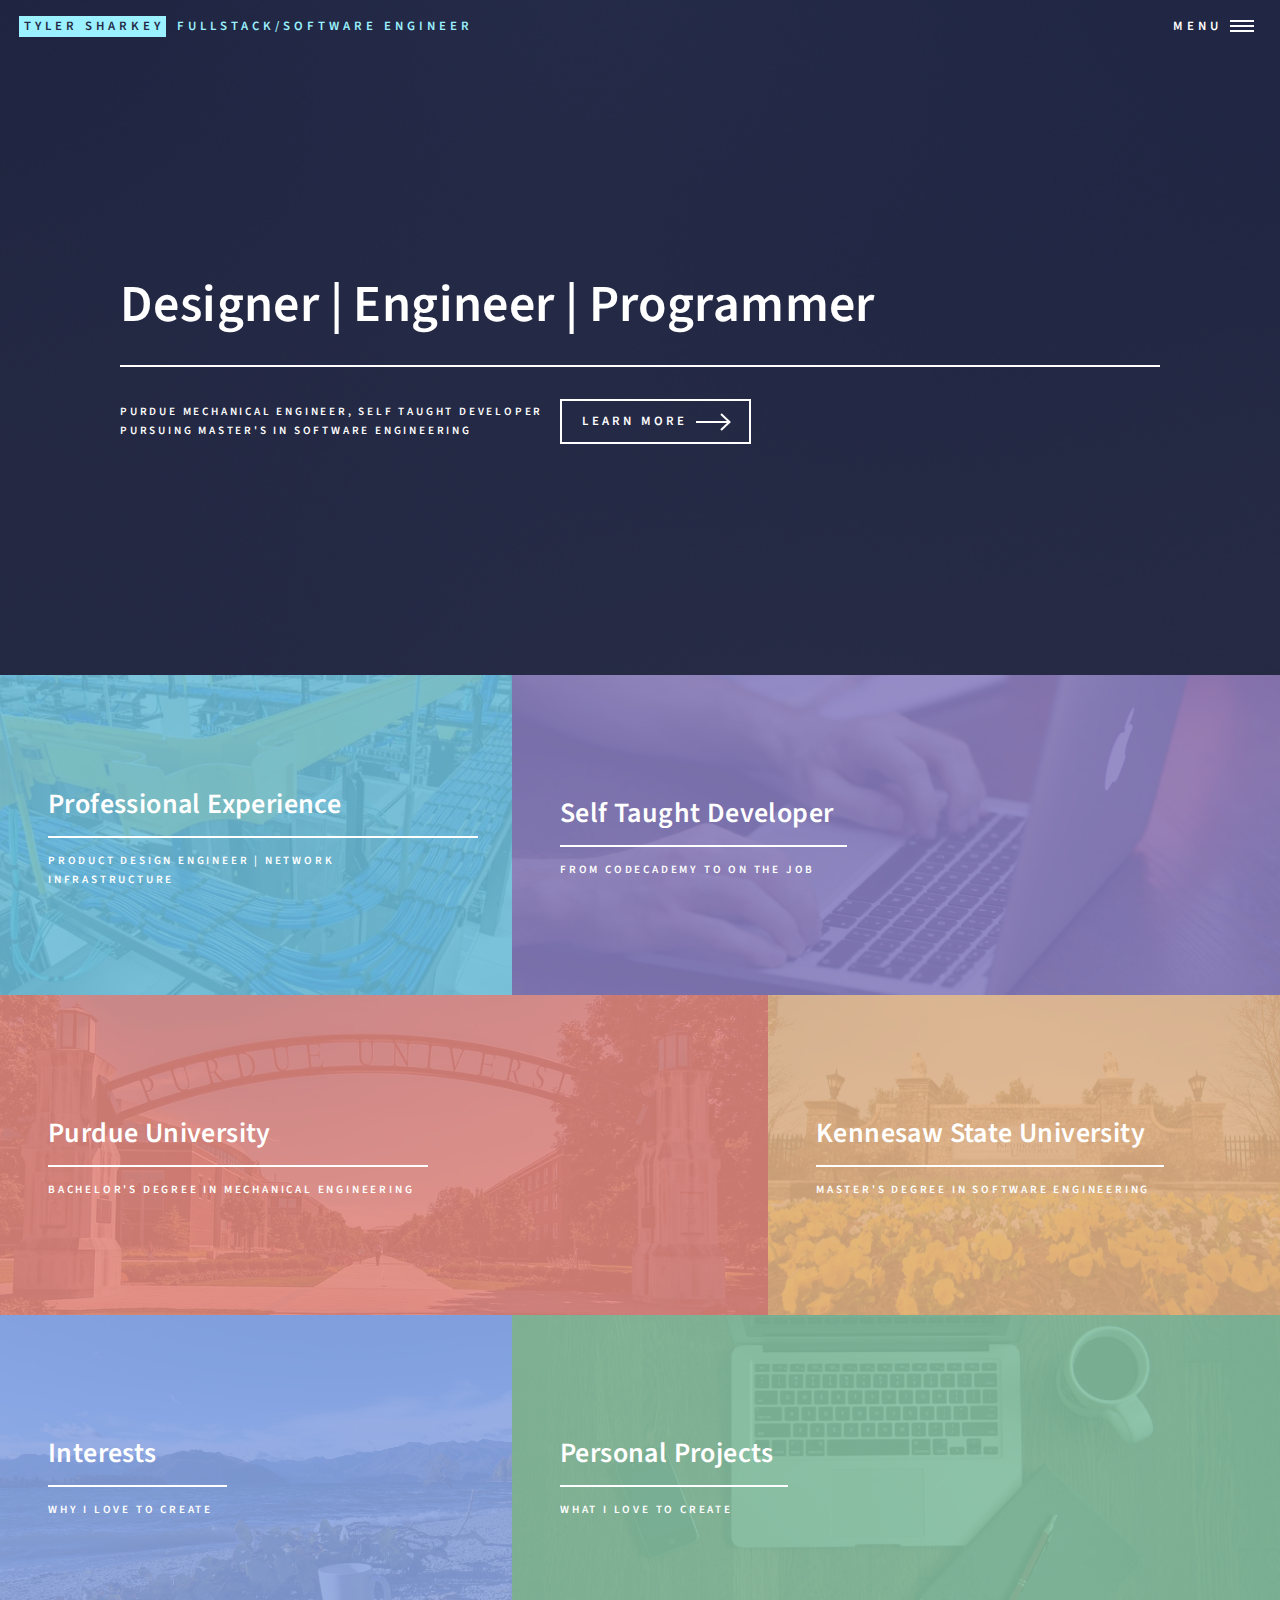
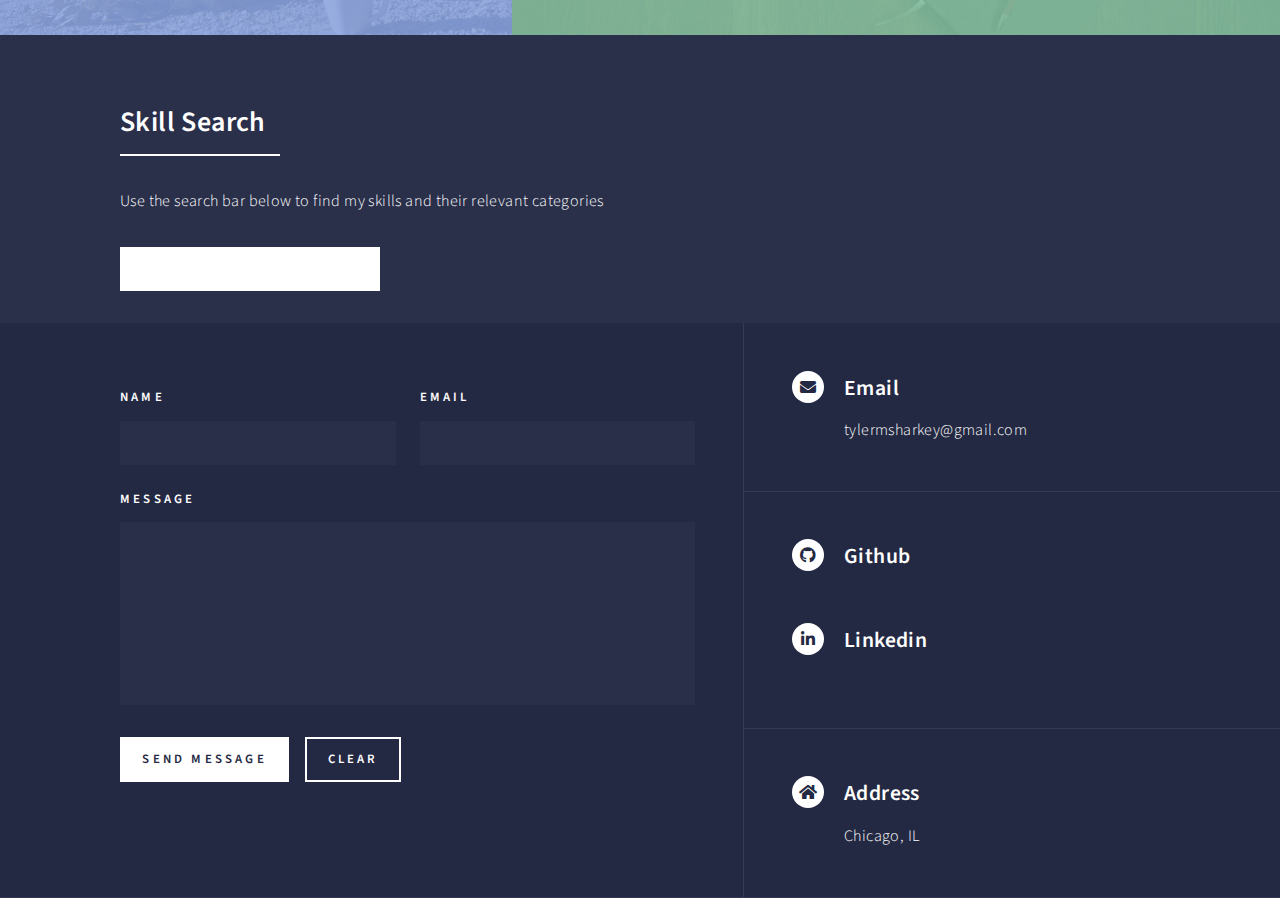
==== index.html @ 9a9e04b1 "updated index layout" ====
<!DOCTYPE HTML>
<!--
	Forty by HTML5 UP
	html5up.net | @ajlkn
	Free for personal and commercial use under the CCA 3.0 license (html5up.net/license)
-->
<html>

<head>
	<title>Tyler Sharkey</title>
	<meta charset="utf-8" />
	<meta name="viewport" content="width=device-width, initial-scale=1, user-scalable=no" />
	<link rel="stylesheet" href="assets/css/main.css" />
	<noscript>
		<link rel="stylesheet" href="assets/css/noscript.css" /></noscript>

</head>

<body class="is-preload">

	<!-- Wrapper -->
	<div id="wrapper">

		<!-- Header -->
		<header id="header" class="alt">
			<a href="index.html" class="logo"><strong>Tyler Sharkey</strong> <span>Fullstack/Software
					Engineer</span></a>
			<nav>
				<a href="#menu">Menu</a>
			</nav>
		</header>

		<!-- Menu -->
		<nav id="menu">
			<ul class="links">
				<li><a href="index.html">Home</a></li>
				<li><a href="landing.html">Landing</a></li>
				<li><a href="generic.html">Generic</a></li>
				<li><a href="elements.html">Elements</a></li>
			</ul>
			<ul class="actions stacked">
				<li><a href="#" class="button primary fit">Get Started</a></li>
				<li><a href="#" class="button fit">Log In</a></li>
			</ul>
		</nav>

		<!-- Banner -->
		<section id="banner" class="major">
			<div class="inner">
				<header class="major">
					<h1>Designer | Engineer | Programmer</h1>
				</header>
				<div class="content">
					<p>Purdue Mechanical Engineer, self taught developer<br>
						pursuing Master's in Software Engineering</p>
					<ul class="actions">
						<li><a href="#one" class="button next scrolly">Learn More</a></li>
					</ul>
				</div>
			</div>
		</section>

		<!-- Main -->
		<div id="main">

			<!-- One -->
			<section id="one" class="tiles">
				<article>
					<span class="image">
						<img src="images/cabling.jpg" alt="" />
					</span>
					<header class="major">
						<h3><a href="landing.html" class="link">Professional Experience</a></h3>
						<p>Product Design Engineer | Network Infrastructure</p>
					</header>
				</article>
				<article>
					<span class="image">
						<img src="images/coding.jpg" alt="" />
					</span>
					<header class="major">
						<h3><a href="landing.html" class="link">Self Taught Developer</a></h3>
						<p>From Codecademy to On the Job</p>
					</header>
				</article>
				<article>
					<span class="image">
						<img src="images/purduepic.png" alt="" />
					</span>
					<header class="major">
						<h3><a href="purdue.html" class="link">Purdue University</a></h3>
						<p>Bachelor's Degree in Mechanical Engineering</p>
					</header>
				</article>
				<article>
					<span class="image">
						<img src="images/Kennesaw.jpeg" alt="" />
					</span>
					<header class="major">
						<h3><a href="landing.html" class="link">Kennesaw State University</a></h3>
						<p>Master's Degree in Software Engineering</p>
					</header>
				</article>
				<article>
					<span class="image">
						<img src="images/nz.JPG" alt="" />
					</span>
					<header class="major">
						<h3><a href="landing.html" class="link">Interests</a></h3>
						<p>Why I Love to Create</p>
					</header>
				</article>
				<article>
					<span class="image">
						<img src="images/projects.jpg" alt="" />
					</span>
					<header class="major">
						<h3><a href="landing.html" class="link">Personal Projects</a></h3>
						<p>What I love to Create</p>
					</header>
				</article>
			</section>

			<!-- Two -->
			<section id="two">
				<div class="inner">
					<header class="major">
						<h2>Skill Search</h2>
					</header>
					<p>Use the search bar below to find my skills and their relevant categories</p>
					<div type="search">
						<input type="search" list="skills" id="skill" name="skill">
						<datalist id="skills">
							<option value="C"></option>
							<option value="Javascript"></option>
							<option value="Python"></option>
							<option value="Css"></option>
							<option value="HTML"></option>
						</datalist>
					</div>
				</div>
			</section>

		</div>

		<!-- Contact -->
		<section id="contact">
			<div class="inner">
				<section>
					<form method="post" action="#">
						<div class="fields">
							<div class="field half">
								<label for="name">Name</label>
								<input type="text" name="name" id="name" />
							</div>
							<div class="field half">
								<label for="email">Email</label>
								<input type="text" name="email" id="email" />
							</div>
							<div class="field">
								<label for="message">Message</label>
								<textarea name="message" id="message" rows="6"></textarea>
							</div>
						</div>
						<ul class="actions">
							<li><input type="submit" value="Send Message" class="primary" /></li>
							<li><input type="reset" value="Clear" /></li>
						</ul>
					</form>
				</section>
				<section class="split">
					<section>
						<div class="contact-method">
							<span class="icon solid alt fa-envelope"></span>
							<h3>Email</h3>
							<span>tylermsharkey@gmail.com</span>
						</div>
					</section>
					<section>
						<div class="contact-profiles">
							<span><a class="icon brands alt fa-github" href="https://github.com/Sharkty21"></a></span>
							<h3><a href="https://github.com/Sharkty21">Github</a></h3>
							<br>
							<span><a class="icon brands alt fa-linkedin-in"
									href="https://www.linkedin.com/in/tylermsharkey"></a></span>
							<h3><a href="https://www.linkedin.com/in/tylermsharkey">Linkedin</a></h3>
						</div>
					</section>
					<section>
						<div class="contact-method">
							<span class="icon solid alt fa-home"></span>
							<h3>Address</h3>
							<span>Chicago, IL</span>
						</div>
					</section>
				</section>
			</div>
		</section>

		<!-- Scripts -->
		<script src="assets/js/jquery.min.js"></script>
		<script src="assets/js/jquery.scrolly.min.js"></script>
		<script src="assets/js/jquery.scrollex.min.js"></script>
		<script src="assets/js/browser.min.js"></script>
		<script src="assets/js/breakpoints.min.js"></script>
		<script src="assets/js/util.js"></script>
		<script src="assets/js/main.js"></script>

</body>

</html>
---- assets/css/main.css ----
@import url(fontawesome-all.min.css);
@import url("https://fonts.googleapis.com/css?family=Source+Sans+Pro:300,300italic,600,600italic");

/*
	Forty by HTML5 UP
	html5up.net | @ajlkn
	Free for personal and commercial use under the CCA 3.0 license (html5up.net/license)
*/

html, body, div, span, applet, object,
iframe, h1, h2, h3, h4, h5, h6, p, blockquote,
pre, a, abbr, acronym, address, big, cite,
code, del, dfn, em, img, ins, kbd, q, s, samp,
small, strike, strong, sub, sup, tt, var, b,
u, i, center, dl, dt, dd, ol, ul, li, fieldset,
form, label, legend, table, caption, tbody,
tfoot, thead, tr, th, td, article, aside,
canvas, details, embed, figure, figcaption,
footer, header, hgroup, menu, nav, output, ruby,
section, summary, time, mark, audio, video {
	margin: 0;
	padding: 0;
	border: 0;
	font-size: 100%;
	font: inherit;
	vertical-align: baseline;}

article, aside, details, figcaption, figure,
footer, header, hgroup, menu, nav, section {
	display: block;}

body {
	line-height: 1;
}

.highlight {
	color: #9bf1ff;
}

.no-highlight {
	background: none;
}

ol, ul, li {
	list-style: none;
	list-style-type: none;
}

blockquote, q {
	quotes: none;
}

	blockquote:before, blockquote:after, q:before, q:after {
		content: '';
		content: none;
	}

table {
	border-collapse: collapse;
	border-spacing: 0;
}

body {
	-webkit-text-size-adjust: none;
}

mark {
	background-color: transparent;
	color: inherit;
}

input::-moz-focus-inner {
	border: 0;
	padding: 0;
}

input, select, textarea {
	-moz-appearance: none;
	-webkit-appearance: none;
	-ms-appearance: none;
	appearance: none;
	resize: none;
}

/* Basic */

	@-ms-viewport {
		width: device-width;
	}

	body {
		-ms-overflow-style: scrollbar;
	}

	@media screen and (max-width: 480px) {

		html, body {
			min-width: 320px;
		}

	}

	html {
		box-sizing: border-box;
	}

	*, *:before, *:after {
		box-sizing: inherit;
	}

	body {
		background: #242943;
	}

		body.is-preload *, body.is-preload *:before, body.is-preload *:after {
			-moz-animation: none !important;
			-webkit-animation: none !important;
			-ms-animation: none !important;
			animation: none !important;
			-moz-transition: none !important;
			-webkit-transition: none !important;
			-ms-transition: none !important;
			transition: none !important;
		}

/* Type */

	body, input, select, textarea {
		color: #ffffff;
		font-family: "Source Sans Pro", Helvetica, sans-serif;
		font-size: 17pt;
		font-weight: 300;
		letter-spacing: 0.025em;
		line-height: 1.65;
	}

		@media screen and (max-width: 1680px) {

			body, input, select, textarea {
				font-size: 14pt;
			}

		}

		@media screen and (max-width: 1280px) {

			body, input, select, textarea {
				font-size: 12pt;
			}

		}

		@media screen and (max-width: 360px) {

			body, input, select, textarea {
				font-size: 11pt;
			}

		}

	a {
		-moz-transition: color 0.2s ease-in-out, border-bottom-color 0.2s ease-in-out;
		-webkit-transition: color 0.2s ease-in-out, border-bottom-color 0.2s ease-in-out;
		-ms-transition: color 0.2s ease-in-out, border-bottom-color 0.2s ease-in-out;
		transition: color 0.2s ease-in-out, border-bottom-color 0.2s ease-in-out;
		border-bottom: dotted 1px;
		color: inherit;
		text-decoration: none;
	}

		a:hover {
			border-bottom-color: transparent;
			color: #9bf1ff !important;
		}

		a:active {
			color: #53e3fb !important;
		}

	strong, b {
		color: #ffffff;
		font-weight: 600;
	}

	em, i {
		font-style: italic;
	}

	p {
		margin: 0 0 2em 0;
	}

	h1, h2, h3, h4, h5, h6 {
		color: #ffffff;
		font-weight: 600;
		line-height: 1.65;
		margin: 0 0 1em 0;
	}

		h1 a, h2 a, h3 a, h4 a, h5 a, h6 a {
			color: inherit;
			border-bottom: 0;
		}

	h1 {
		font-size: 2.5em;
	}

	h2 {
		font-size: 1.75em;
	}

	h3 {
		font-size: 1.35em;
	}

	h4 {
		font-size: 1.1em;
	}

	h5 {
		font-size: 0.9em;
	}

	h6 {
		font-size: 0.7em;
	}

	@media screen and (max-width: 736px) {

		h1 {
			font-size: 2em;
		}

		h2 {
			font-size: 1.5em;
		}

		h3 {
			font-size: 1.25em;
		}

	}

	sub {
		font-size: 0.8em;
		position: relative;
		top: 0.5em;
	}

	sup {
		font-size: 0.8em;
		position: relative;
		top: -0.5em;
	}

	blockquote {
		border-left: solid 4px rgba(212, 212, 255, 0.1);
		font-style: italic;
		margin: 0 0 2em 0;
		padding: 0.5em 0 0.5em 2em;
	}

	code {
		background: rgba(212, 212, 255, 0.035);
		font-family: "Courier New", monospace;
		font-size: 0.9em;
		margin: 0 0.25em;
		padding: 0.25em 0.65em;
	}

	pre {
		-webkit-overflow-scrolling: touch;
		font-family: "Courier New", monospace;
		font-size: 0.9em;
		margin: 0 0 2em 0;
	}

		pre code {
			display: block;
			line-height: 1.75;
			padding: 1em 1.5em;
			overflow-x: auto;
		}

	hr {
		border: 0;
		border-bottom: solid 1px rgba(212, 212, 255, 0.1);
		margin: 2em 0;
	}

		hr.major {
			margin: 3em 0;
		}

	.align-left {
		text-align: left;
	}

	.align-center {
		text-align: center;
	}

	.align-right {
		text-align: right;
	}

/* Row */

	.row {
		display: flex;
		flex-wrap: wrap;
		box-sizing: border-box;
		align-items: stretch;
	}

		.row > * {
			box-sizing: border-box;
		}

		.row.gtr-uniform > * > :last-child {
			margin-bottom: 0;
		}

		.row.aln-left {
			justify-content: flex-start;
		}

		.row.aln-center {
			justify-content: center;
		}

		.row.aln-right {
			justify-content: flex-end;
		}

		.row.aln-top {
			align-items: flex-start;
		}

		.row.aln-middle {
			align-items: center;
		}

		.row.aln-bottom {
			align-items: flex-end;
		}

		.row > .imp {
			order: -1;
		}

		.row > .col-1 {
			width: 8.33333%;
		}

		.row > .off-1 {
			margin-left: 8.33333%;
		}

		.row > .col-2 {
			width: 16.66667%;
		}

		.row > .off-2 {
			margin-left: 16.66667%;
		}

		.row > .col-3 {
			width: 25%;
		}

		.row > .off-3 {
			margin-left: 25%;
		}

		.row > .col-4 {
			width: 33.33333%;
		}

		.row > .off-4 {
			margin-left: 33.33333%;
		}

		.row > .col-5 {
			width: 41.66667%;
		}

		.row > .off-5 {
			margin-left: 41.66667%;
		}

		.row > .col-6 {
			width: 50%;
		}

		.row > .off-6 {
			margin-left: 50%;
		}

		.row > .col-7 {
			width: 58.33333%;
		}

		.row > .off-7 {
			margin-left: 58.33333%;
		}

		.row > .col-8 {
			width: 66.66667%;
		}

		.row > .off-8 {
			margin-left: 66.66667%;
		}

		.row > .col-9 {
			width: 75%;
		}

		.row > .off-9 {
			margin-left: 75%;
		}

		.row > .col-10 {
			width: 83.33333%;
		}

		.row > .off-10 {
			margin-left: 83.33333%;
		}

		.row > .col-11 {
			width: 91.66667%;
		}

		.row > .off-11 {
			margin-left: 91.66667%;
		}

		.row > .col-12 {
			width: 100%;
		}

		.row > .off-12 {
			margin-left: 100%;
		}

		.row.gtr-0 {
			margin-top: 0;
			margin-left: 0em;
		}

			.row.gtr-0 > * {
				padding: 0 0 0 0em;
			}

			.row.gtr-0.gtr-uniform {
				margin-top: 0em;
			}

				.row.gtr-0.gtr-uniform > * {
					padding-top: 0em;
				}

		.row.gtr-25 {
			margin-top: 0;
			margin-left: -0.5em;
		}

			.row.gtr-25 > * {
				padding: 0 0 0 0.5em;
			}

			.row.gtr-25.gtr-uniform {
				margin-top: -0.5em;
			}

				.row.gtr-25.gtr-uniform > * {
					padding-top: 0.5em;
				}

		.row.gtr-50 {
			margin-top: 0;
			margin-left: -1em;
		}

			.row.gtr-50 > * {
				padding: 0 0 0 1em;
			}

			.row.gtr-50.gtr-uniform {
				margin-top: -1em;
			}

				.row.gtr-50.gtr-uniform > * {
					padding-top: 1em;
				}

		.row {
			margin-top: 0;
			margin-left: -2em;
		}

			.row > * {
				padding: 0 0 0 2em;
			}

			.row.gtr-uniform {
				margin-top: -2em;
			}

				.row.gtr-uniform > * {
					padding-top: 2em;
				}

		.row.gtr-150 {
			margin-top: 0;
			margin-left: -3em;
		}

			.row.gtr-150 > * {
				padding: 0 0 0 3em;
			}

			.row.gtr-150.gtr-uniform {
				margin-top: -3em;
			}

				.row.gtr-150.gtr-uniform > * {
					padding-top: 3em;
				}

		.row.gtr-200 {
			margin-top: 0;
			margin-left: -4em;
		}

			.row.gtr-200 > * {
				padding: 0 0 0 4em;
			}

			.row.gtr-200.gtr-uniform {
				margin-top: -4em;
			}

				.row.gtr-200.gtr-uniform > * {
					padding-top: 4em;
				}

		@media screen and (max-width: 1680px) {

			.row {
				display: flex;
				flex-wrap: wrap;
				box-sizing: border-box;
				align-items: stretch;
			}

				.row > * {
					box-sizing: border-box;
				}

				.row.gtr-uniform > * > :last-child {
					margin-bottom: 0;
				}

				.row.aln-left {
					justify-content: flex-start;
				}

				.row.aln-center {
					justify-content: center;
				}

				.row.aln-right {
					justify-content: flex-end;
				}

				.row.aln-top {
					align-items: flex-start;
				}

				.row.aln-middle {
					align-items: center;
				}

				.row.aln-bottom {
					align-items: flex-end;
				}

				.row > .imp-xlarge {
					order: -1;
				}

				.row > .col-1-xlarge {
					width: 8.33333%;
				}

				.row > .off-1-xlarge {
					margin-left: 8.33333%;
				}

				.row > .col-2-xlarge {
					width: 16.66667%;
				}

				.row > .off-2-xlarge {
					margin-left: 16.66667%;
				}

				.row > .col-3-xlarge {
					width: 25%;
				}

				.row > .off-3-xlarge {
					margin-left: 25%;
				}

				.row > .col-4-xlarge {
					width: 33.33333%;
				}

				.row > .off-4-xlarge {
					margin-left: 33.33333%;
				}

				.row > .col-5-xlarge {
					width: 41.66667%;
				}

				.row > .off-5-xlarge {
					margin-left: 41.66667%;
				}

				.row > .col-6-xlarge {
					width: 50%;
				}

				.row > .off-6-xlarge {
					margin-left: 50%;
				}

				.row > .col-7-xlarge {
					width: 58.33333%;
				}

				.row > .off-7-xlarge {
					margin-left: 58.33333%;
				}

				.row > .col-8-xlarge {
					width: 66.66667%;
				}

				.row > .off-8-xlarge {
					margin-left: 66.66667%;
				}

				.row > .col-9-xlarge {
					width: 75%;
				}

				.row > .off-9-xlarge {
					margin-left: 75%;
				}

				.row > .col-10-xlarge {
					width: 83.33333%;
				}

				.row > .off-10-xlarge {
					margin-left: 83.33333%;
				}

				.row > .col-11-xlarge {
					width: 91.66667%;
				}

				.row > .off-11-xlarge {
					margin-left: 91.66667%;
				}

				.row > .col-12-xlarge {
					width: 100%;
				}

				.row > .off-12-xlarge {
					margin-left: 100%;
				}

				.row.gtr-0 {
					margin-top: 0;
					margin-left: 0em;
				}

					.row.gtr-0 > * {
						padding: 0 0 0 0em;
					}

					.row.gtr-0.gtr-uniform {
						margin-top: 0em;
					}

						.row.gtr-0.gtr-uniform > * {
							padding-top: 0em;
						}

				.row.gtr-25 {
					margin-top: 0;
					margin-left: -0.5em;
				}

					.row.gtr-25 > * {
						padding: 0 0 0 0.5em;
					}

					.row.gtr-25.gtr-uniform {
						margin-top: -0.5em;
					}

						.row.gtr-25.gtr-uniform > * {
							padding-top: 0.5em;
						}

				.row.gtr-50 {
					margin-top: 0;
					margin-left: -1em;
				}

					.row.gtr-50 > * {
						padding: 0 0 0 1em;
					}

					.row.gtr-50.gtr-uniform {
						margin-top: -1em;
					}

						.row.gtr-50.gtr-uniform > * {
							padding-top: 1em;
						}

				.row {
					margin-top: 0;
					margin-left: -2em;
				}

					.row > * {
						padding: 0 0 0 2em;
					}

					.row.gtr-uniform {
						margin-top: -2em;
					}

						.row.gtr-uniform > * {
							padding-top: 2em;
						}

				.row.gtr-150 {
					margin-top: 0;
					margin-left: -3em;
				}

					.row.gtr-150 > * {
						padding: 0 0 0 3em;
					}

					.row.gtr-150.gtr-uniform {
						margin-top: -3em;
					}

						.row.gtr-150.gtr-uniform > * {
							padding-top: 3em;
						}

				.row.gtr-200 {
					margin-top: 0;
					margin-left: -4em;
				}

					.row.gtr-200 > * {
						padding: 0 0 0 4em;
					}

					.row.gtr-200.gtr-uniform {
						margin-top: -4em;
					}

						.row.gtr-200.gtr-uniform > * {
							padding-top: 4em;
						}

		}

		@media screen and (max-width: 1280px) {

			.row {
				display: flex;
				flex-wrap: wrap;
				box-sizing: border-box;
				align-items: stretch;
			}

				.row > * {
					box-sizing: border-box;
				}

				.row.gtr-uniform > * > :last-child {
					margin-bottom: 0;
				}

				.row.aln-left {
					justify-content: flex-start;
				}

				.row.aln-center {
					justify-content: center;
				}

				.row.aln-right {
					justify-content: flex-end;
				}

				.row.aln-top {
					align-items: flex-start;
				}

				.row.aln-middle {
					align-items: center;
				}

				.row.aln-bottom {
					align-items: flex-end;
				}

				.row > .imp-large {
					order: -1;
				}

				.row > .col-1-large {
					width: 8.33333%;
				}

				.row > .off-1-large {
					margin-left: 8.33333%;
				}

				.row > .col-2-large {
					width: 16.66667%;
				}

				.row > .off-2-large {
					margin-left: 16.66667%;
				}

				.row > .col-3-large {
					width: 25%;
				}

				.row > .off-3-large {
					margin-left: 25%;
				}

				.row > .col-4-large {
					width: 33.33333%;
				}

				.row > .off-4-large {
					margin-left: 33.33333%;
				}

				.row > .col-5-large {
					width: 41.66667%;
				}

				.row > .off-5-large {
					margin-left: 41.66667%;
				}

				.row > .col-6-large {
					width: 50%;
				}

				.row > .off-6-large {
					margin-left: 50%;
				}

				.row > .col-7-large {
					width: 58.33333%;
				}

				.row > .off-7-large {
					margin-left: 58.33333%;
				}

				.row > .col-8-large {
					width: 66.66667%;
				}

				.row > .off-8-large {
					margin-left: 66.66667%;
				}

				.row > .col-9-large {
					width: 75%;
				}

				.row > .off-9-large {
					margin-left: 75%;
				}

				.row > .col-10-large {
					width: 83.33333%;
				}

				.row > .off-10-large {
					margin-left: 83.33333%;
				}

				.row > .col-11-large {
					width: 91.66667%;
				}

				.row > .off-11-large {
					margin-left: 91.66667%;
				}

				.row > .col-12-large {
					width: 100%;
				}

				.row > .off-12-large {
					margin-left: 100%;
				}

				.row.gtr-0 {
					margin-top: 0;
					margin-left: 0em;
				}

					.row.gtr-0 > * {
						padding: 0 0 0 0em;
					}

					.row.gtr-0.gtr-uniform {
						margin-top: 0em;
					}

						.row.gtr-0.gtr-uniform > * {
							padding-top: 0em;
						}

				.row.gtr-25 {
					margin-top: 0;
					margin-left: -0.375em;
				}

					.row.gtr-25 > * {
						padding: 0 0 0 0.375em;
					}

					.row.gtr-25.gtr-uniform {
						margin-top: -0.375em;
					}

						.row.gtr-25.gtr-uniform > * {
							padding-top: 0.375em;
						}

				.row.gtr-50 {
					margin-top: 0;
					margin-left: -0.75em;
				}

					.row.gtr-50 > * {
						padding: 0 0 0 0.75em;
					}

					.row.gtr-50.gtr-uniform {
						margin-top: -0.75em;
					}

						.row.gtr-50.gtr-uniform > * {
							padding-top: 0.75em;
						}

				.row {
					margin-top: 0;
					margin-left: -1.5em;
				}

					.row > * {
						padding: 0 0 0 1.5em;
					}

					.row.gtr-uniform {
						margin-top: -1.5em;
					}

						.row.gtr-uniform > * {
							padding-top: 1.5em;
						}

				.row.gtr-150 {
					margin-top: 0;
					margin-left: -2.25em;
				}

					.row.gtr-150 > * {
						padding: 0 0 0 2.25em;
					}

					.row.gtr-150.gtr-uniform {
						margin-top: -2.25em;
					}

						.row.gtr-150.gtr-uniform > * {
							padding-top: 2.25em;
						}

				.row.gtr-200 {
					margin-top: 0;
					margin-left: -3em;
				}

					.row.gtr-200 > * {
						padding: 0 0 0 3em;
					}

					.row.gtr-200.gtr-uniform {
						margin-top: -3em;
					}

						.row.gtr-200.gtr-uniform > * {
							padding-top: 3em;
						}

		}

		@media screen and (max-width: 980px) {

			.row {
				display: flex;
				flex-wrap: wrap;
				box-sizing: border-box;
				align-items: stretch;
			}

				.row > * {
					box-sizing: border-box;
				}

				.row.gtr-uniform > * > :last-child {
					margin-bottom: 0;
				}

				.row.aln-left {
					justify-content: flex-start;
				}

				.row.aln-center {
					justify-content: center;
				}

				.row.aln-right {
					justify-content: flex-end;
				}

				.row.aln-top {
					align-items: flex-start;
				}

				.row.aln-middle {
					align-items: center;
				}

				.row.aln-bottom {
					align-items: flex-end;
				}

				.row > .imp-medium {
					order: -1;
				}

				.row > .col-1-medium {
					width: 8.33333%;
				}

				.row > .off-1-medium {
					margin-left: 8.33333%;
				}

				.row > .col-2-medium {
					width: 16.66667%;
				}

				.row > .off-2-medium {
					margin-left: 16.66667%;
				}

				.row > .col-3-medium {
					width: 25%;
				}

				.row > .off-3-medium {
					margin-left: 25%;
				}

				.row > .col-4-medium {
					width: 33.33333%;
				}

				.row > .off-4-medium {
					margin-left: 33.33333%;
				}

				.row > .col-5-medium {
					width: 41.66667%;
				}

				.row > .off-5-medium {
					margin-left: 41.66667%;
				}

				.row > .col-6-medium {
					width: 50%;
				}

				.row > .off-6-medium {
					margin-left: 50%;
				}

				.row > .col-7-medium {
					width: 58.33333%;
				}

				.row > .off-7-medium {
					margin-left: 58.33333%;
				}

				.row > .col-8-medium {
					width: 66.66667%;
				}

				.row > .off-8-medium {
					margin-left: 66.66667%;
				}

				.row > .col-9-medium {
					width: 75%;
				}

				.row > .off-9-medium {
					margin-left: 75%;
				}

				.row > .col-10-medium {
					width: 83.33333%;
				}

				.row > .off-10-medium {
					margin-left: 83.33333%;
				}

				.row > .col-11-medium {
					width: 91.66667%;
				}

				.row > .off-11-medium {
					margin-left: 91.66667%;
				}

				.row > .col-12-medium {
					width: 100%;
				}

				.row > .off-12-medium {
					margin-left: 100%;
				}

				.row.gtr-0 {
					margin-top: 0;
					margin-left: 0em;
				}

					.row.gtr-0 > * {
						padding: 0 0 0 0em;
					}

					.row.gtr-0.gtr-uniform {
						margin-top: 0em;
					}

						.row.gtr-0.gtr-uniform > * {
							padding-top: 0em;
						}

				.row.gtr-25 {
					margin-top: 0;
					margin-left: -0.375em;
				}

					.row.gtr-25 > * {
						padding: 0 0 0 0.375em;
					}

					.row.gtr-25.gtr-uniform {
						margin-top: -0.375em;
					}

						.row.gtr-25.gtr-uniform > * {
							padding-top: 0.375em;
						}

				.row.gtr-50 {
					margin-top: 0;
					margin-left: -0.75em;
				}

					.row.gtr-50 > * {
						padding: 0 0 0 0.75em;
					}

					.row.gtr-50.gtr-uniform {
						margin-top: -0.75em;
					}

						.row.gtr-50.gtr-uniform > * {
							padding-top: 0.75em;
						}

				.row {
					margin-top: 0;
					margin-left: -1.5em;
				}

					.row > * {
						padding: 0 0 0 1.5em;
					}

					.row.gtr-uniform {
						margin-top: -1.5em;
					}

						.row.gtr-uniform > * {
							padding-top: 1.5em;
						}

				.row.gtr-150 {
					margin-top: 0;
					margin-left: -2.25em;
				}

					.row.gtr-150 > * {
						padding: 0 0 0 2.25em;
					}

					.row.gtr-150.gtr-uniform {
						margin-top: -2.25em;
					}

						.row.gtr-150.gtr-uniform > * {
							padding-top: 2.25em;
						}

				.row.gtr-200 {
					margin-top: 0;
					margin-left: -3em;
				}

					.row.gtr-200 > * {
						padding: 0 0 0 3em;
					}

					.row.gtr-200.gtr-uniform {
						margin-top: -3em;
					}

						.row.gtr-200.gtr-uniform > * {
							padding-top: 3em;
						}

		}

		@media screen and (max-width: 736px) {

			.row {
				display: flex;
				flex-wrap: wrap;
				box-sizing: border-box;
				align-items: stretch;
			}

				.row > * {
					box-sizing: border-box;
				}

				.row.gtr-uniform > * > :last-child {
					margin-bottom: 0;
				}

				.row.aln-left {
					justify-content: flex-start;
				}

				.row.aln-center {
					justify-content: center;
				}

				.row.aln-right {
					justify-content: flex-end;
				}

				.row.aln-top {
					align-items: flex-start;
				}

				.row.aln-middle {
					align-items: center;
				}

				.row.aln-bottom {
					align-items: flex-end;
				}

				.row > .imp-small {
					order: -1;
				}

				.row > .col-1-small {
					width: 8.33333%;
				}

				.row > .off-1-small {
					margin-left: 8.33333%;
				}

				.row > .col-2-small {
					width: 16.66667%;
				}

				.row > .off-2-small {
					margin-left: 16.66667%;
				}

				.row > .col-3-small {
					width: 25%;
				}

				.row > .off-3-small {
					margin-left: 25%;
				}

				.row > .col-4-small {
					width: 33.33333%;
				}

				.row > .off-4-small {
					margin-left: 33.33333%;
				}

				.row > .col-5-small {
					width: 41.66667%;
				}

				.row > .off-5-small {
					margin-left: 41.66667%;
				}

				.row > .col-6-small {
					width: 50%;
				}

				.row > .off-6-small {
					margin-left: 50%;
				}

				.row > .col-7-small {
					width: 58.33333%;
				}

				.row > .off-7-small {
					margin-left: 58.33333%;
				}

				.row > .col-8-small {
					width: 66.66667%;
				}

				.row > .off-8-small {
					margin-left: 66.66667%;
				}

				.row > .col-9-small {
					width: 75%;
				}

				.row > .off-9-small {
					margin-left: 75%;
				}

				.row > .col-10-small {
					width: 83.33333%;
				}

				.row > .off-10-small {
					margin-left: 83.33333%;
				}

				.row > .col-11-small {
					width: 91.66667%;
				}

				.row > .off-11-small {
					margin-left: 91.66667%;
				}

				.row > .col-12-small {
					width: 100%;
				}

				.row > .off-12-small {
					margin-left: 100%;
				}

				.row.gtr-0 {
					margin-top: 0;
					margin-left: 0em;
				}

					.row.gtr-0 > * {
						padding: 0 0 0 0em;
					}

					.row.gtr-0.gtr-uniform {
						margin-top: 0em;
					}

						.row.gtr-0.gtr-uniform > * {
							padding-top: 0em;
						}

				.row.gtr-25 {
					margin-top: 0;
					margin-left: -0.3125em;
				}

					.row.gtr-25 > * {
						padding: 0 0 0 0.3125em;
					}

					.row.gtr-25.gtr-uniform {
						margin-top: -0.3125em;
					}

						.row.gtr-25.gtr-uniform > * {
							padding-top: 0.3125em;
						}

				.row.gtr-50 {
					margin-top: 0;
					margin-left: -0.625em;
				}

					.row.gtr-50 > * {
						padding: 0 0 0 0.625em;
					}

					.row.gtr-50.gtr-uniform {
						margin-top: -0.625em;
					}

						.row.gtr-50.gtr-uniform > * {
							padding-top: 0.625em;
						}

				.row {
					margin-top: 0;
					margin-left: -1.25em;
				}

					.row > * {
						padding: 0 0 0 1.25em;
					}

					.row.gtr-uniform {
						margin-top: -1.25em;
					}

						.row.gtr-uniform > * {
							padding-top: 1.25em;
						}

				.row.gtr-150 {
					margin-top: 0;
					margin-left: -1.875em;
				}

					.row.gtr-150 > * {
						padding: 0 0 0 1.875em;
					}

					.row.gtr-150.gtr-uniform {
						margin-top: -1.875em;
					}

						.row.gtr-150.gtr-uniform > * {
							padding-top: 1.875em;
						}

				.row.gtr-200 {
					margin-top: 0;
					margin-left: -2.5em;
				}

					.row.gtr-200 > * {
						padding: 0 0 0 2.5em;
					}

					.row.gtr-200.gtr-uniform {
						margin-top: -2.5em;
					}

						.row.gtr-200.gtr-uniform > * {
							padding-top: 2.5em;
						}

		}

		@media screen and (max-width: 480px) {

			.row {
				display: flex;
				flex-wrap: wrap;
				box-sizing: border-box;
				align-items: stretch;
			}

				.row > * {
					box-sizing: border-box;
				}

				.row.gtr-uniform > * > :last-child {
					margin-bottom: 0;
				}

				.row.aln-left {
					justify-content: flex-start;
				}

				.row.aln-center {
					justify-content: center;
				}

				.row.aln-right {
					justify-content: flex-end;
				}

				.row.aln-top {
					align-items: flex-start;
				}

				.row.aln-middle {
					align-items: center;
				}

				.row.aln-bottom {
					align-items: flex-end;
				}

				.row > .imp-xsmall {
					order: -1;
				}

				.row > .col-1-xsmall {
					width: 8.33333%;
				}

				.row > .off-1-xsmall {
					margin-left: 8.33333%;
				}

				.row > .col-2-xsmall {
					width: 16.66667%;
				}

				.row > .off-2-xsmall {
					margin-left: 16.66667%;
				}

				.row > .col-3-xsmall {
					width: 25%;
				}

				.row > .off-3-xsmall {
					margin-left: 25%;
				}

				.row > .col-4-xsmall {
					width: 33.33333%;
				}

				.row > .off-4-xsmall {
					margin-left: 33.33333%;
				}

				.row > .col-5-xsmall {
					width: 41.66667%;
				}

				.row > .off-5-xsmall {
					margin-left: 41.66667%;
				}

				.row > .col-6-xsmall {
					width: 50%;
				}

				.row > .off-6-xsmall {
					margin-left: 50%;
				}

				.row > .col-7-xsmall {
					width: 58.33333%;
				}

				.row > .off-7-xsmall {
					margin-left: 58.33333%;
				}

				.row > .col-8-xsmall {
					width: 66.66667%;
				}

				.row > .off-8-xsmall {
					margin-left: 66.66667%;
				}

				.row > .col-9-xsmall {
					width: 75%;
				}

				.row > .off-9-xsmall {
					margin-left: 75%;
				}

				.row > .col-10-xsmall {
					width: 83.33333%;
				}

				.row > .off-10-xsmall {
					margin-left: 83.33333%;
				}

				.row > .col-11-xsmall {
					width: 91.66667%;
				}

				.row > .off-11-xsmall {
					margin-left: 91.66667%;
				}

				.row > .col-12-xsmall {
					width: 100%;
				}

				.row > .off-12-xsmall {
					margin-left: 100%;
				}

				.row.gtr-0 {
					margin-top: 0;
					margin-left: 0em;
				}

					.row.gtr-0 > * {
						padding: 0 0 0 0em;
					}

					.row.gtr-0.gtr-uniform {
						margin-top: 0em;
					}

						.row.gtr-0.gtr-uniform > * {
							padding-top: 0em;
						}

				.row.gtr-25 {
					margin-top: 0;
					margin-left: -0.3125em;
				}

					.row.gtr-25 > * {
						padding: 0 0 0 0.3125em;
					}

					.row.gtr-25.gtr-uniform {
						margin-top: -0.3125em;
					}

						.row.gtr-25.gtr-uniform > * {
							padding-top: 0.3125em;
						}

				.row.gtr-50 {
					margin-top: 0;
					margin-left: -0.625em;
				}

					.row.gtr-50 > * {
						padding: 0 0 0 0.625em;
					}

					.row.gtr-50.gtr-uniform {
						margin-top: -0.625em;
					}

						.row.gtr-50.gtr-uniform > * {
							padding-top: 0.625em;
						}

				.row {
					margin-top: 0;
					margin-left: -1.25em;
				}

					.row > * {
						padding: 0 0 0 1.25em;
					}

					.row.gtr-uniform {
						margin-top: -1.25em;
					}

						.row.gtr-uniform > * {
							padding-top: 1.25em;
						}

				.row.gtr-150 {
					margin-top: 0;
					margin-left: -1.875em;
				}

					.row.gtr-150 > * {
						padding: 0 0 0 1.875em;
					}

					.row.gtr-150.gtr-uniform {
						margin-top: -1.875em;
					}

						.row.gtr-150.gtr-uniform > * {
							padding-top: 1.875em;
						}

				.row.gtr-200 {
					margin-top: 0;
					margin-left: -2.5em;
				}

					.row.gtr-200 > * {
						padding: 0 0 0 2.5em;
					}

					.row.gtr-200.gtr-uniform {
						margin-top: -2.5em;
					}

						.row.gtr-200.gtr-uniform > * {
							padding-top: 2.5em;
						}

		}

/* Section/Article */

	section.special, article.special {
		text-align: center;
	}

	header.major {
		width: -moz-max-content;
		width: -webkit-max-content;
		width: -ms-max-content;
		width: max-content;
		margin-bottom: 2em;
	}

		header.major > :first-child {
			margin-bottom: 0;
			width: calc(100% + 0.5em);
		}

			header.major > :first-child:after {
				content: '';
				background-color: #ffffff;
				display: block;
				height: 2px;
				margin: 0.325em 0 0.5em 0;
				width: 100%;
			}

		header.major > p {
			font-size: 0.7em;
			font-weight: 600;
			letter-spacing: 0.25em;
			margin-bottom: 0;
			text-transform: uppercase;
		}

		body.is-ie header.major > :first-child:after {
			max-width: 9em;
		}

		body.is-ie header.major > h1:after {
			max-width: 100% !important;
		}

	@media screen and (max-width: 736px) {

		header.major > p br {
			display: none;
		}

	}

/* Form */

	form {
		margin: 0 0 2em 0;
	}

		form > :last-child {
			margin-bottom: 0;
		}

		form > .fields {
			display: -moz-flex;
			display: -webkit-flex;
			display: -ms-flex;
			display: flex;
			-moz-flex-wrap: wrap;
			-webkit-flex-wrap: wrap;
			-ms-flex-wrap: wrap;
			flex-wrap: wrap;
			width: calc(100% + 3em);
			margin: -1.5em 0 2em -1.5em;
		}

			form > .fields > .field {
				-moz-flex-grow: 0;
				-webkit-flex-grow: 0;
				-ms-flex-grow: 0;
				flex-grow: 0;
				-moz-flex-shrink: 0;
				-webkit-flex-shrink: 0;
				-ms-flex-shrink: 0;
				flex-shrink: 0;
				padding: 1.5em 0 0 1.5em;
				width: calc(100% - 1.5em);
			}

				form > .fields > .field.half {
					width: calc(50% - 0.75em);
				}

				form > .fields > .field.third {
					width: calc(100%/3 - 0.5em);
				}

				form > .fields > .field.quarter {
					width: calc(25% - 0.375em);
				}

		@media screen and (max-width: 480px) {

			form > .fields {
				width: calc(100% + 3em);
				margin: -1.5em 0 2em -1.5em;
			}

				form > .fields > .field {
					padding: 1.5em 0 0 1.5em;
					width: calc(100% - 1.5em);
				}

					form > .fields > .field.half {
						width: calc(100% - 1.5em);
					}

					form > .fields > .field.third {
						width: calc(100% - 1.5em);
					}

					form > .fields > .field.quarter {
						width: calc(100% - 1.5em);
					}

		}

	label {
		color: #ffffff;
		display: block;
		font-size: 0.8em;
		font-weight: 600;
		letter-spacing: 0.25em;
		margin: 0 0 1em 0;
		text-transform: uppercase;
	}

	input[type="text"],
	input[type="password"],
	input[type="email"],
	input[type="tel"],
	input[type="search"],
	input[type="url"],
	select,
	textarea {
		-moz-appearance: none;
		-webkit-appearance: none;
		-ms-appearance: none;
		appearance: none;
		background: rgba(212, 212, 255, 0.035);
		border: none;
		border-radius: 0;
		color: inherit;
		display: block;
		outline: 0;
		padding: 0 1em;
		text-decoration: none;
		width: 100%;
	}

		input[type="text"]:invalid,
		input[type="password"]:invalid,
		input[type="email"]:invalid,
		input[type="tel"]:invalid,
		input[type="search"]:invalid,
		input[type="url"]:invalid,
		select:invalid,
		textarea:invalid {
			box-shadow: none;
		}

		input[type="text"]:focus,
		input[type="password"]:focus,
		input[type="email"]:focus,
		input[type="tel"]:focus,
		input[type="search"]:focus,
		input[type="url"]:focus,
		select:focus,
		textarea:focus {
			border-color: #9bf1ff;
			box-shadow: 0 0 0 2px #9bf1ff;
		}

	select {
		background-image: url("data:image/svg+xml;charset=utf8,%3Csvg xmlns='http://www.w3.org/2000/svg' width='40' height='40' preserveAspectRatio='none' viewBox='0 0 40 40'%3E%3Cpath d='M9.4,12.3l10.4,10.4l10.4-10.4c0.2-0.2,0.5-0.4,0.9-0.4c0.3,0,0.6,0.1,0.9,0.4l3.3,3.3c0.2,0.2,0.4,0.5,0.4,0.9 c0,0.4-0.1,0.6-0.4,0.9L20.7,31.9c-0.2,0.2-0.5,0.4-0.9,0.4c-0.3,0-0.6-0.1-0.9-0.4L4.3,17.3c-0.2-0.2-0.4-0.5-0.4-0.9 c0-0.4,0.1-0.6,0.4-0.9l3.3-3.3c0.2-0.2,0.5-0.4,0.9-0.4S9.1,12.1,9.4,12.3z' fill='rgba(212, 212, 255, 0.1)' /%3E%3C/svg%3E");
		background-size: 1.25rem;
		background-repeat: no-repeat;
		background-position: calc(100% - 1rem) center;
		height: 2.75em;
		padding-right: 2.75em;
		text-overflow: ellipsis;
	}

		select option {
			color: #ffffff;
			background: #242943;
		}

		select:focus::-ms-value {
			background-color: transparent;
		}

		select::-ms-expand {
			display: none;
		}

	input[type="text"],
	input[type="password"],
	input[type="email"],
	input[type="tel"],
	input[type="search"],
	input[type="url"],
	select {
		height: 2.75em;
	}

	input[type="search"] {
		background-color: white;
		color: black;
		width: 25%;
	}

	textarea {
		padding: 0.75em 1em;
	}

	input[type="checkbox"],
	input[type="radio"] {
		-moz-appearance: none;
		-webkit-appearance: none;
		-ms-appearance: none;
		appearance: none;
		display: block;
		float: left;
		margin-right: -2em;
		opacity: 0;
		width: 1em;
		z-index: -1;
	}

		input[type="checkbox"] + label,
		input[type="radio"] + label {
			text-decoration: none;
			color: #ffffff;
			cursor: pointer;
			display: inline-block;
			font-weight: 300;
			padding-left: 2.65em;
			padding-right: 0.75em;
			position: relative;
		}

			input[type="checkbox"] + label:before,
			input[type="radio"] + label:before {
				-moz-osx-font-smoothing: grayscale;
				-webkit-font-smoothing: antialiased;
				display: inline-block;
				font-style: normal;
				font-variant: normal;
				text-rendering: auto;
				line-height: 1;
				text-transform: none !important;
				font-family: 'Font Awesome 5 Free';
				font-weight: 900;
			}

			input[type="checkbox"] + label:before,
			input[type="radio"] + label:before {
				background: rgba(212, 212, 255, 0.035);
				content: '';
				display: inline-block;
				font-size: 0.8em;
				height: 2.0625em;
				left: 0;
				letter-spacing: 0;
				line-height: 2.0625em;
				position: absolute;
				text-align: center;
				top: 0;
				width: 2.0625em;
			}

		input[type="checkbox"]:checked + label:before,
		input[type="radio"]:checked + label:before {
			background: #ffffff;
			border-color: #9bf1ff;
			content: '\f00c';
			color: #242943;
		}

		input[type="checkbox"]:focus + label:before,
		input[type="radio"]:focus + label:before {
			box-shadow: 0 0 0 2px #9bf1ff;
		}

	input[type="radio"] + label:before {
		border-radius: 100%;
	}

	::-webkit-input-placeholder {
		color: rgba(244, 244, 255, 0.2) !important;
		opacity: 1.0;
	}

	:-moz-placeholder {
		color: rgba(244, 244, 255, 0.2) !important;
		opacity: 1.0;
	}

	::-moz-placeholder {
		color: rgba(244, 244, 255, 0.2) !important;
		opacity: 1.0;
	}

	:-ms-input-placeholder {
		color: rgba(244, 244, 255, 0.2) !important;
		opacity: 1.0;
	}

/* Box */

	.box {
		border: solid 1px rgba(212, 212, 255, 0.1);
		margin-bottom: 2em;
		padding: 1.5em;
	}

		.box > :last-child,
		.box > :last-child > :last-child,
		.box > :last-child > :last-child > :last-child {
			margin-bottom: 0;
		}

		.box.alt {
			border: 0;
			border-radius: 0;
			padding: 0;
		}

/* Icon */

	.icon {
		text-decoration: none;
		border-bottom: none;
		position: relative;
	}

		.icon:before {
			-moz-osx-font-smoothing: grayscale;
			-webkit-font-smoothing: antialiased;
			display: inline-block;
			font-style: normal;
			font-variant: normal;
			text-rendering: auto;
			line-height: 1;
			text-transform: none !important;
			font-family: 'Font Awesome 5 Free';
			font-weight: 400;
		}

		.icon > .label {
			display: none;
		}

		.icon:before {
			line-height: inherit;
		}

		.icon.solid:before {
			font-weight: 900;
		}

		.icon.brands:before {
			font-family: 'Font Awesome 5 Brands';
		}

		.icon.alt:before {
			background-color: #ffffff;
			border-radius: 100%;
			color: #242943;
			display: inline-block;
			height: 2em;
			line-height: 2em;
			text-align: center;
			width: 2em;
		}

	a.icon.alt:before {
		-moz-transition: background-color 0.2s ease-in-out;
		-webkit-transition: background-color 0.2s ease-in-out;
		-ms-transition: background-color 0.2s ease-in-out;
		transition: background-color 0.2s ease-in-out;
	}

	a.icon.alt:hover:before {
		background-color: #6fc3df;
	}

	a.icon.alt:active:before {
		background-color: #37a6cb;
	}

/* Image */

	.image {
		border: 0;
		display: inline-block;
		position: relative;
	}

		.image img {
			display: block;
		}

		.image.left, .image.right {
			max-width: 30%;
		}

			.image.left img, .image.right img {
				width: 100%;
			}

		.image.left {
			float: left;
			margin: 0 1.5em 1.25em 0;
			top: 0.25em;
		}

		.image.right {
			float: right;
			margin: 0 0 1.25em 1.5em;
			top: 0.25em;
		}

		.image.fit {
			display: block;
			margin: 0 0 2em 0;
			width: 100%;
		}

			.image.fit img {
				width: 100%;
			}

		.image.main {
			display: block;
			margin: 2.5em 0;
			width: 100%;
		}

			.image.main img {
				width: 100%;
			}

			@media screen and (max-width: 736px) {

				.image.main {
					margin: 1.5em 0;
				}

			}

/* List */

	ol {
		list-style: decimal;
		margin: 0 0 2em 0;
		padding-left: 1.25em;
	}

		ol li {
			padding-left: 0.25em;
		}

	ul {
		list-style: disc;
		margin: 0 0 2em 0;
		padding-left: 1em;
	}

		ul li {
			padding-left: 0.5em;
		}

		ul.alt {
			list-style: none;
			padding-left: 0;
		}

			ul.alt li {
				border-top: solid 1px rgba(212, 212, 255, 0.1);
				padding: 0.5em 0;
			}

				ul.alt li:first-child {
					border-top: 0;
					padding-top: 0;
				}

	dl {
		margin: 0 0 2em 0;
	}

		dl dt {
			display: block;
			font-weight: 600;
			margin: 0 0 1em 0;
		}

		dl dd {
			margin-left: 2em;
		}

/* Actions */

	ul.actions {
		display: -moz-flex;
		display: -webkit-flex;
		display: -ms-flex;
		display: flex;
		cursor: default;
		list-style: none;
		margin-left: -1em;
		padding-left: 0;
	}

		ul.actions li {
			padding: 0 0 0 1em;
			vertical-align: middle;
		}

		ul.actions.special {
			-moz-justify-content: center;
			-webkit-justify-content: center;
			-ms-justify-content: center;
			justify-content: center;
			width: 100%;
			margin-left: 0;
		}

			ul.actions.special li:first-child {
				padding-left: 0;
			}

		ul.actions.stacked {
			-moz-flex-direction: column;
			-webkit-flex-direction: column;
			-ms-flex-direction: column;
			flex-direction: column;
			margin-left: 0;
		}

			ul.actions.stacked li {
				padding: 1.3em 0 0 0;
			}

				ul.actions.stacked li:first-child {
					padding-top: 0;
				}

		ul.actions.fit {
			width: calc(100% + 1em);
		}

			ul.actions.fit li {
				-moz-flex-grow: 1;
				-webkit-flex-grow: 1;
				-ms-flex-grow: 1;
				flex-grow: 1;
				-moz-flex-shrink: 1;
				-webkit-flex-shrink: 1;
				-ms-flex-shrink: 1;
				flex-shrink: 1;
				width: 100%;
			}

				ul.actions.fit li > * {
					width: 100%;
				}

			ul.actions.fit.stacked {
				width: 100%;
			}

/* Icons */

	ul.icons {
		cursor: default;
		list-style: none;
		padding-left: 0;
	}

		ul.icons li {
			display: inline-block;
			padding: 0 1em 0 0;
		}

			ul.icons li:last-child {
				padding-right: 0;
			}

		@media screen and (max-width: 736px) {

			ul.icons li {
				padding: 0 0.75em 0 0;
			}

		}

/* Pagination */

	ul.pagination {
		cursor: default;
		list-style: none;
		padding-left: 0;
	}

		ul.pagination li {
			display: inline-block;
			padding-left: 0;
			vertical-align: middle;
		}

			ul.pagination li > .page {
				-moz-transition: background-color 0.2s ease-in-out, color 0.2s ease-in-out;
				-webkit-transition: background-color 0.2s ease-in-out, color 0.2s ease-in-out;
				-ms-transition: background-color 0.2s ease-in-out, color 0.2s ease-in-out;
				transition: background-color 0.2s ease-in-out, color 0.2s ease-in-out;
				border-bottom: 0;
				display: inline-block;
				font-size: 0.8em;
				font-weight: 600;
				height: 1.5em;
				line-height: 1.5em;
				margin: 0 0.125em;
				min-width: 1.5em;
				padding: 0 0.5em;
				text-align: center;
			}

				ul.pagination li > .page.active {
					background-color: #ffffff;
					color: #242943;
				}

					ul.pagination li > .page.active:hover {
						background-color: #9bf1ff;
						color: #242943 !important;
					}

					ul.pagination li > .page.active:active {
						background-color: #53e3fb;
					}

			ul.pagination li:first-child {
				padding-right: 0.75em;
			}

			ul.pagination li:last-child {
				padding-left: 0.75em;
			}

		@media screen and (max-width: 480px) {

			ul.pagination li:nth-child(n+2):nth-last-child(n+2) {
				display: none;
			}

			ul.pagination li:first-child {
				padding-right: 0;
			}

		}

/* Table */

	.table-wrapper {
		-webkit-overflow-scrolling: touch;
		overflow-x: auto;
	}

	table {
		margin: 0 0 2em 0;
		width: 100%;
	}

		table tbody tr {
			border: solid 1px rgba(212, 212, 255, 0.1);
			border-left: 0;
			border-right: 0;
		}

			table tbody tr:nth-child(2n + 1) {
				background-color: rgba(212, 212, 255, 0.035);
			}

		table td {
			padding: 0.75em 0.75em;
		}

		table th {
			color: #ffffff;
			font-size: 0.9em;
			font-weight: 600;
			padding: 0 0.75em 0.75em 0.75em;
			text-align: left;
		}

		table thead {
			border-bottom: solid 2px rgba(212, 212, 255, 0.1);
		}

		table tfoot {
			border-top: solid 2px rgba(212, 212, 255, 0.1);
		}

		table.alt {
			border-collapse: separate;
		}

			table.alt tbody tr td {
				border: solid 1px rgba(212, 212, 255, 0.1);
				border-left-width: 0;
				border-top-width: 0;
			}

				table.alt tbody tr td:first-child {
					border-left-width: 1px;
				}

			table.alt tbody tr:first-child td {
				border-top-width: 1px;
			}

			table.alt thead {
				border-bottom: 0;
			}

			table.alt tfoot {
				border-top: 0;
			}

/* Button */

	input[type="submit"],
	input[type="reset"],
	input[type="button"],
	button,
	.button {
		-moz-appearance: none;
		-webkit-appearance: none;
		-ms-appearance: none;
		appearance: none;
		-moz-transition: background-color 0.2s ease-in-out, box-shadow 0.2s ease-in-out, color 0.2s ease-in-out;
		-webkit-transition: background-color 0.2s ease-in-out, box-shadow 0.2s ease-in-out, color 0.2s ease-in-out;
		-ms-transition: background-color 0.2s ease-in-out, box-shadow 0.2s ease-in-out, color 0.2s ease-in-out;
		transition: background-color 0.2s ease-in-out, box-shadow 0.2s ease-in-out, color 0.2s ease-in-out;
		background-color: transparent;
		border: 0;
		border-radius: 0;
		box-shadow: inset 0 0 0 2px #ffffff;
		color: #ffffff;
		cursor: pointer;
		display: inline-block;
		font-size: 0.8em;
		font-weight: 600;
		height: 3.5em;
		letter-spacing: 0.25em;
		line-height: 3.5em;
		padding: 0 1.75em;
		text-align: center;
		text-decoration: none;
		text-transform: uppercase;
		white-space: nowrap;
	}

		input[type="submit"]:hover, input[type="submit"]:active,
		input[type="reset"]:hover,
		input[type="reset"]:active,
		input[type="button"]:hover,
		input[type="button"]:active,
		button:hover,
		button:active,
		.button:hover,
		.button:active {
			box-shadow: inset 0 0 0 2px #9bf1ff;
			color: #9bf1ff;
		}

		input[type="submit"]:active,
		input[type="reset"]:active,
		input[type="button"]:active,
		button:active,
		.button:active {
			background-color: rgba(155, 241, 255, 0.1);
			box-shadow: inset 0 0 0 2px #53e3fb;
			color: #53e3fb;
		}

		input[type="submit"].icon:before,
		input[type="reset"].icon:before,
		input[type="button"].icon:before,
		button.icon:before,
		.button.icon:before {
			margin-right: 0.5em;
		}

		input[type="submit"].fit,
		input[type="reset"].fit,
		input[type="button"].fit,
		button.fit,
		.button.fit {
			width: 100%;
		}

		input[type="submit"].small,
		input[type="reset"].small,
		input[type="button"].small,
		button.small,
		.button.small {
			font-size: 0.6em;
		}

		input[type="submit"].large,
		input[type="reset"].large,
		input[type="button"].large,
		button.large,
		.button.large {
			font-size: 1.25em;
			height: 3em;
			line-height: 3em;
		}

		input[type="submit"].next,
		input[type="reset"].next,
		input[type="button"].next,
		button.next,
		.button.next {
			padding-right: 4.5em;
			position: relative;
		}

			input[type="submit"].next:before, input[type="submit"].next:after,
			input[type="reset"].next:before,
			input[type="reset"].next:after,
			input[type="button"].next:before,
			input[type="button"].next:after,
			button.next:before,
			button.next:after,
			.button.next:before,
			.button.next:after {
				-moz-transition: opacity 0.2s ease-in-out;
				-webkit-transition: opacity 0.2s ease-in-out;
				-ms-transition: opacity 0.2s ease-in-out;
				transition: opacity 0.2s ease-in-out;
				background-position: center right;
				background-repeat: no-repeat;
				background-size: 36px 24px;
				content: '';
				display: block;
				height: 100%;
				position: absolute;
				right: 1.5em;
				top: 0;
				vertical-align: middle;
				width: 36px;
			}

			input[type="submit"].next:before,
			input[type="reset"].next:before,
			input[type="button"].next:before,
			button.next:before,
			.button.next:before {
				background-image: url("data:image/svg+xml;charset=utf8,%3Csvg xmlns='http://www.w3.org/2000/svg' xmlns:xlink='http://www.w3.org/1999/xlink' width='36px' height='24px' viewBox='0 0 36 24' zoomAndPan='disable'%3E%3Cstyle%3Eline %7B stroke: %23ffffff%3B stroke-width: 2px%3B %7D%3C/style%3E%3Cline x1='0' y1='12' x2='34' y2='12' /%3E%3Cline x1='25' y1='4' x2='34' y2='12.5' /%3E%3Cline x1='25' y1='20' x2='34' y2='11.5' /%3E%3C/svg%3E");
			}

			input[type="submit"].next:after,
			input[type="reset"].next:after,
			input[type="button"].next:after,
			button.next:after,
			.button.next:after {
				background-image: url("data:image/svg+xml;charset=utf8,%3Csvg xmlns='http://www.w3.org/2000/svg' xmlns:xlink='http://www.w3.org/1999/xlink' width='36px' height='24px' viewBox='0 0 36 24' zoomAndPan='disable'%3E%3Cstyle%3Eline %7B stroke: %239bf1ff%3B stroke-width: 2px%3B %7D%3C/style%3E%3Cline x1='0' y1='12' x2='34' y2='12' /%3E%3Cline x1='25' y1='4' x2='34' y2='12.5' /%3E%3Cline x1='25' y1='20' x2='34' y2='11.5' /%3E%3C/svg%3E");
				opacity: 0;
				z-index: 1;
			}

			input[type="submit"].next:hover:after, input[type="submit"].next:active:after,
			input[type="reset"].next:hover:after,
			input[type="reset"].next:active:after,
			input[type="button"].next:hover:after,
			input[type="button"].next:active:after,
			button.next:hover:after,
			button.next:active:after,
			.button.next:hover:after,
			.button.next:active:after {
				opacity: 1;
			}

			@media screen and (max-width: 1280px) {

				input[type="submit"].next,
				input[type="reset"].next,
				input[type="button"].next,
				button.next,
				.button.next {
					padding-right: 5em;
				}

			}

		input[type="submit"].primary,
		input[type="reset"].primary,
		input[type="button"].primary,
		button.primary,
		.button.primary {
			background-color: #ffffff;
			box-shadow: none;
			color: #242943;
		}

			input[type="submit"].primary:hover, input[type="submit"].primary:active,
			input[type="reset"].primary:hover,
			input[type="reset"].primary:active,
			input[type="button"].primary:hover,
			input[type="button"].primary:active,
			button.primary:hover,
			button.primary:active,
			.button.primary:hover,
			.button.primary:active {
				background-color: #9bf1ff;
				color: #242943 !important;
			}

			input[type="submit"].primary:active,
			input[type="reset"].primary:active,
			input[type="button"].primary:active,
			button.primary:active,
			.button.primary:active {
				background-color: #53e3fb;
			}

		input[type="submit"].disabled, input[type="submit"]:disabled,
		input[type="reset"].disabled,
		input[type="reset"]:disabled,
		input[type="button"].disabled,
		input[type="button"]:disabled,
		button.disabled,
		button:disabled,
		.button.disabled,
		.button:disabled {
			pointer-events: none;
			cursor: default;
			opacity: 0.25;
		}

/* Tiles */

	.tiles {
		display: -moz-flex;
		display: -webkit-flex;
		display: -ms-flex;
		display: flex;
		-moz-flex-wrap: wrap;
		-webkit-flex-wrap: wrap;
		-ms-flex-wrap: wrap;
		flex-wrap: wrap;
		border-top: 0 !important;
	}

		.tiles + * {
			border-top: 0 !important;
		}

		.tiles article {
			-moz-align-items: center;
			-webkit-align-items: center;
			-ms-align-items: center;
			align-items: center;
			display: -moz-flex;
			display: -webkit-flex;
			display: -ms-flex;
			display: flex;
			-moz-transition: -moz-transform 0.25s ease, opacity 0.25s ease, -moz-filter 1s ease, -webkit-filter 1s ease;
			-webkit-transition: -webkit-transform 0.25s ease, opacity 0.25s ease, -webkit-filter 1s ease, -webkit-filter 1s ease;
			-ms-transition: -ms-transform 0.25s ease, opacity 0.25s ease, -ms-filter 1s ease, -webkit-filter 1s ease;
			transition: transform 0.25s ease, opacity 0.25s ease, filter 1s ease, -webkit-filter 1s ease;
			padding: 4em 4em 2em 4em ;
			background-position: center;
			background-repeat: no-repeat;
			background-size: cover;
			cursor: default;
			height: 40vh;
			max-height: 40em;
			min-height: 23em;
			overflow: hidden;
			position: relative;
			width: 40%;
		}

			.tiles article .image {
				display: none;
			}

			.tiles article header {
				position: relative;
				z-index: 3;
			}

			.tiles article h3 {
				font-size: 1.75em;
			}

				.tiles article h3 a:hover {
					color: inherit !important;
				}

			.tiles article .link.primary {
				border: 0;
				height: 100%;
				left: 0;
				position: absolute;
				top: 0;
				width: 100%;
				z-index: 4;
			}

			.tiles article:before {
				-moz-transition: opacity 0.5s ease;
				-webkit-transition: opacity 0.5s ease;
				-ms-transition: opacity 0.5s ease;
				transition: opacity 0.5s ease;
				bottom: 0;
				content: '';
				display: block;
				height: 100%;
				left: 0;
				opacity: 0.85;
				position: absolute;
				width: 100%;
				z-index: 2;
			}

			.tiles article:after {
				background-color: rgba(36, 41, 67, 0.25);
				content: '';
				display: block;
				height: 100%;
				left: 0;
				position: absolute;
				top: 0;
				width: 100%;
				z-index: 1;
			}

			.tiles article:hover:before {
				opacity: 0;
			}

			.tiles article.is-transitioning {
				-moz-transform: scale(0.95);
				-webkit-transform: scale(0.95);
				-ms-transform: scale(0.95);
				transform: scale(0.95);
				-moz-filter: blur(0.5em);
				-webkit-filter: blur(0.5em);
				-ms-filter: blur(0.5em);
				filter: blur(0.5em);
				opacity: 0;
			}

			.tiles article:nth-child(4n - 1), .tiles article:nth-child(4n - 2) {
				width: 60%;
			}

			.tiles article:nth-child(6n - 5):before {
				background-color: #6fc3df;
			}

			.tiles article:nth-child(6n - 4):before {
				background-color: #8d82c4;
			}

			.tiles article:nth-child(6n - 3):before {
				background-color: #ec8d81;
			}

			.tiles article:nth-child(6n - 2):before {
				background-color: #e7b788;
			}

			.tiles article:nth-child(6n - 1):before {
				background-color: #8ea9e8;
			}

			.tiles article:nth-child(6n):before {
				background-color: #87c5a4;
			}

		@media screen and (max-width: 1280px) {

			.tiles article {
				padding: 4em 3em 2em 3em ;
				height: 30vh;
				max-height: 30em;
				min-height: 20em;
			}

		}

		@media screen and (max-width: 980px) {

			.tiles article {
				width: 50% !important;
			}

		}

		@media screen and (max-width: 736px) {

			.tiles article {
				padding: 3em 1.5em 1em 1.5em ;
				height: 16em;
				max-height: none;
				min-height: 0;
			}

				.tiles article h3 {
					font-size: 1.5em;
				}

		}

		@media screen and (max-width: 480px) {

			.tiles {
				display: block;
			}

				.tiles article {
					height: 20em;
					width: 100% !important;
				}

		}

/* Contact Method */

	.contact-method, .contact-profiles {
		margin: 0 0 2em 0;
		padding-left: 3.25em;
		position: relative;
		display:table;
	}

		.contact-method .icon {
			left: 0;
			position: absolute;
			top: 0;
		}

		.contact-profiles .icon {
			display: table-cell;
			position: absolute;
			left: 0;
			vertical-align: left;
		}

		.contact-method h3 {
			margin: 0 0 0.5em 0;
		}

/* Spotlights */

	.spotlights {
		border-top: 0 !important;
	}

		.spotlights + * {
			border-top: 0 !important;
		}

		.spotlights > section {
			display: -moz-flex;
			display: -webkit-flex;
			display: -ms-flex;
			display: flex;
			-moz-flex-direction: row;
			-webkit-flex-direction: row;
			-ms-flex-direction: row;
			flex-direction: row;
			background-color: #2e3450;
		}

			.spotlights > section > .image {
				background-position: center center;
				background-size: cover;
				border-radius: 0;
				display: block;
				position: relative;
				width: 30%;
			}

				.spotlights > section > .image img {
					border-radius: 0;
					display: block;
					width: 100%;
				}

				.spotlights > section > .image:before {
					background: rgba(36, 41, 67, 0.9);
					content: '';
					display: block;
					height: 100%;
					left: 0;
					opacity: 0;
					position: absolute;
					top: 0;
					width: 100%;
				}

			.spotlights > section > .content {
				display: -moz-flex;
				display: -webkit-flex;
				display: -ms-flex;
				display: flex;
				-moz-flex-direction: column;
				-webkit-flex-direction: column;
				-ms-flex-direction: column;
				flex-direction: column;
				-moz-justify-content: center;
				-webkit-justify-content: center;
				-ms-justify-content: center;
				justify-content: center;
				-moz-align-items: center;
				-webkit-align-items: center;
				-ms-align-items: center;
				align-items: center;
				padding: 2em 3em 0.1em 3em ;
				width: 70%;
			}

				.spotlights > section > .content > .inner {
					margin: 0 auto;
					max-width: 100%;
					width: 65em;
				}

			.spotlights > section:nth-child(2n) {
				-moz-flex-direction: row-reverse;
				-webkit-flex-direction: row-reverse;
				-ms-flex-direction: row-reverse;
				flex-direction: row-reverse;
				background-color: #333856;
			}

				.spotlights > section:nth-child(2n) > .content {
					-moz-align-items: -moz-flex-end;
					-webkit-align-items: -webkit-flex-end;
					-ms-align-items: -ms-flex-end;
					align-items: flex-end;
				}

		@media screen and (max-width: 1680px) {

			.spotlights > section > .image {
				width: 40%;
			}

			.spotlights > section > .content {
				width: 60%;
			}

		}

		@media screen and (max-width: 1280px) {

			.spotlights > section > .image {
				width: 45%;
			}

			.spotlights > section > .content {
				width: 55%;
			}

		}

		@media screen and (max-width: 980px) {

			.spotlights > section {
				display: block;
			}

				.spotlights > section > .image {
					width: 100%;
				}

				.spotlights > section > .content {
					padding: 4em 3em 2em 3em ;
					width: 100%;
				}

		}

		@media screen and (max-width: 736px) {

			.spotlights > section > .content {
				padding: 3em 1.5em 1em 1.5em ;
			}

		}

/* Header */

	@-moz-keyframes reveal-header {
		0% {
			top: -4em;
			opacity: 0;
		}

		100% {
			top: 0;
			opacity: 1;
		}
	}

	@-webkit-keyframes reveal-header {
		0% {
			top: -4em;
			opacity: 0;
		}

		100% {
			top: 0;
			opacity: 1;
		}
	}

	@-ms-keyframes reveal-header {
		0% {
			top: -4em;
			opacity: 0;
		}

		100% {
			top: 0;
			opacity: 1;
		}
	}

	@keyframes reveal-header {
		0% {
			top: -4em;
			opacity: 0;
		}

		100% {
			top: 0;
			opacity: 1;
		}
	}

	#header {
		display: -moz-flex;
		display: -webkit-flex;
		display: -ms-flex;
		display: flex;
		background-color: #2a2f4a;
		box-shadow: 0 0 0.25em 0 rgba(0, 0, 0, 0.15);
		cursor: default;
		font-weight: 600;
		height: 3.25em;
		left: 0;
		letter-spacing: 0.25em;
		line-height: 3.25em;
		margin: 0;
		position: fixed;
		text-transform: uppercase;
		top: 0;
		width: 100%;
		z-index: 10000;
	}

		#header .logo {
			border: 0;
			display: inline-block;
			font-size: 0.8em;
			height: inherit;
			line-height: inherit;
			padding: 0 1.5em;
		}

			#header .logo strong {
				-moz-transition: background-color 0.2s ease-in-out, color 0.2s ease-in-out;
				-webkit-transition: background-color 0.2s ease-in-out, color 0.2s ease-in-out;
				-ms-transition: background-color 0.2s ease-in-out, color 0.2s ease-in-out;
				transition: background-color 0.2s ease-in-out, color 0.2s ease-in-out;
				background-color: #ffffff;
				color: #242943;
				display: inline-block;
				line-height: 1.65em;
				margin-right: 0.325em;
				padding: 0 0.125em 0 0.375em;
			}

			#header .logo:hover strong {
				background-color: #9bf1ff;
			}

			#header .logo:active strong {
				background-color: #53e3fb;
			}

		#header nav {
			display: -moz-flex;
			display: -webkit-flex;
			display: -ms-flex;
			display: flex;
			-moz-justify-content: -moz-flex-end;
			-webkit-justify-content: -webkit-flex-end;
			-ms-justify-content: -ms-flex-end;
			justify-content: flex-end;
			-moz-flex-grow: 1;
			-webkit-flex-grow: 1;
			-ms-flex-grow: 1;
			flex-grow: 1;
			height: inherit;
			line-height: inherit;
		}

			#header nav a {
				border: 0;
				display: block;
				font-size: 0.8em;
				height: inherit;
				line-height: inherit;
				padding: 0 0.75em;
				position: relative;
				vertical-align: middle;
			}

				#header nav a:last-child {
					padding-right: 1.5em;
				}

				#header nav a[href="#menu"] {
					padding-right: 3.325em !important;
				}

					#header nav a[href="#menu"]:before, #header nav a[href="#menu"]:after {
						background-image: url("data:image/svg+xml;charset=utf8,%3Csvg xmlns='http://www.w3.org/2000/svg' width='24' height='32' viewBox='0 0 24 32' preserveAspectRatio='none'%3E%3Cstyle%3Eline %7B stroke-width: 2px%3B stroke: %23ffffff%3B %7D%3C/style%3E%3Cline x1='0' y1='11' x2='24' y2='11' /%3E%3Cline x1='0' y1='21' x2='24' y2='21' /%3E%3Cline x1='0' y1='16' x2='24' y2='16' /%3E%3C/svg%3E");
						background-position: center;
						background-repeat: no-repeat;
						background-size: 24px 32px;
						content: '';
						display: block;
						height: 100%;
						position: absolute;
						right: 1.5em;
						top: 0;
						vertical-align: middle;
						width: 24px;
					}

					#header nav a[href="#menu"]:after {
						-moz-transition: opacity 0.2s ease-in-out;
						-webkit-transition: opacity 0.2s ease-in-out;
						-ms-transition: opacity 0.2s ease-in-out;
						transition: opacity 0.2s ease-in-out;
						background-image: url("data:image/svg+xml;charset=utf8,%3Csvg xmlns='http://www.w3.org/2000/svg' width='24' height='32' viewBox='0 0 24 32' preserveAspectRatio='none'%3E%3Cstyle%3Eline %7B stroke-width: 2px%3B stroke: %239bf1ff%3B %7D%3C/style%3E%3Cline x1='0' y1='11' x2='24' y2='11' /%3E%3Cline x1='0' y1='21' x2='24' y2='21' /%3E%3Cline x1='0' y1='16' x2='24' y2='16' /%3E%3C/svg%3E");
						opacity: 0;
						z-index: 1;
					}

					#header nav a[href="#menu"]:hover:after, #header nav a[href="#menu"]:active:after {
						opacity: 1;
					}

					#header nav a[href="#menu"]:last-child {
						padding-right: 3.875em !important;
					}

						#header nav a[href="#menu"]:last-child:before, #header nav a[href="#menu"]:last-child:after {
							right: 2em;
						}

		#header.reveal {
			-moz-animation: reveal-header 0.35s ease;
			-webkit-animation: reveal-header 0.35s ease;
			-ms-animation: reveal-header 0.35s ease;
			animation: reveal-header 0.35s ease;
		}

		#header.alt {
			-moz-transition: opacity 2.5s ease;
			-webkit-transition: opacity 2.5s ease;
			-ms-transition: opacity 2.5s ease;
			transition: opacity 2.5s ease;
			-moz-transition-delay: 0.75s;
			-webkit-transition-delay: 0.75s;
			-ms-transition-delay: 0.75s;
			transition-delay: 0.75s;
			-moz-animation: none;
			-webkit-animation: none;
			-ms-animation: none;
			animation: none;
			background-color: transparent;
			box-shadow: none;
			position: absolute;
		}

			#header.alt.style1 .logo strong {
				color: #6fc3df;
			}

			#header.alt.style2 .logo strong {
				color: #8d82c4;
			}

			#header.alt.style3 .logo strong {
				color: #ec8d81;
			}

			#header.alt.style4 .logo strong {
				color: #e7b788;
			}

			#header.alt.style5 .logo strong {
				color: #8ea9e8;
			}

			#header.alt.style6 .logo strong {
				color: #87c5a4;
			}

		body.is-preload #header.alt {
			opacity: 0;
		}

		@media screen and (max-width: 1680px) {

			#header nav a[href="#menu"] {
				padding-right: 3.75em !important;
			}

				#header nav a[href="#menu"]:last-child {
					padding-right: 4.25em !important;
				}

		}

		@media screen and (max-width: 1280px) {

			#header nav a[href="#menu"] {
				padding-right: 4em !important;
			}

				#header nav a[href="#menu"]:last-child {
					padding-right: 4.5em !important;
				}

		}

		@media screen and (max-width: 736px) {

			#header {
				height: 2.75em;
				line-height: 2.75em;
			}

				#header .logo {
					padding: 0 1em;
				}

				#header nav a {
					padding: 0 0.5em;
				}

					#header nav a:last-child {
						padding-right: 1em;
					}

					#header nav a[href="#menu"] {
						padding-right: 3.25em !important;
					}

						#header nav a[href="#menu"]:before, #header nav a[href="#menu"]:after {
							right: 0.75em;
						}

						#header nav a[href="#menu"]:last-child {
							padding-right: 4em !important;
						}

							#header nav a[href="#menu"]:last-child:before, #header nav a[href="#menu"]:last-child:after {
								right: 1.5em;
							}

		}

		@media screen and (max-width: 480px) {

			#header .logo span {
				display: none;
			}

			#header nav a[href="#menu"] {
				overflow: hidden;
				padding-right: 0 !important;
				text-indent: 5em;
				white-space: nowrap;
				width: 5em;
			}

				#header nav a[href="#menu"]:before, #header nav a[href="#menu"]:after {
					right: 0;
					width: inherit;
				}

				#header nav a[href="#menu"]:last-child:before, #header nav a[href="#menu"]:last-child:after {
					width: 4em;
					right: 0;
				}

		}

/* Banner */

	#banner {
		-moz-align-items: center;
		-webkit-align-items: center;
		-ms-align-items: center;
		align-items: center;
		background-image: url("../../images/banner.jpg");
		display: -moz-flex;
		display: -webkit-flex;
		display: -ms-flex;
		display: flex;
		padding: 6em 0 2em 0 ;
		background-attachment: fixed;
		background-position: center;
		background-repeat: no-repeat;
		background-size: cover;
		border-bottom: 0 !important;
		cursor: default;
		height: 60vh;
		margin-bottom: -3.25em;
		max-height: 32em;
		min-height: 22em;
		position: relative;
		top: -3.25em;
	}

		#banner:after {
			-moz-transition: opacity 2.5s ease;
			-webkit-transition: opacity 2.5s ease;
			-ms-transition: opacity 2.5s ease;
			transition: opacity 2.5s ease;
			-moz-transition-delay: 0.75s;
			-webkit-transition-delay: 0.75s;
			-ms-transition-delay: 0.75s;
			transition-delay: 0.75s;
			pointer-events: none;
			background-color: #242943;
			content: '';
			display: block;
			height: 100%;
			left: 0;
			opacity: 0.85;
			position: absolute;
			top: 0;
			width: 100%;
			z-index: 1;
		}

		#banner h1 {
			font-size: 3.25em;
		}

		#banner > .inner {
			-moz-transition: opacity 1.5s ease, -moz-transform 0.5s ease-out, -moz-filter 0.5s ease, -webkit-filter 0.5s ease;
			-webkit-transition: opacity 1.5s ease, -webkit-transform 0.5s ease-out, -webkit-filter 0.5s ease, -webkit-filter 0.5s ease;
			-ms-transition: opacity 1.5s ease, -ms-transform 0.5s ease-out, -ms-filter 0.5s ease, -webkit-filter 0.5s ease;
			transition: opacity 1.5s ease, transform 0.5s ease-out, filter 0.5s ease, -webkit-filter 0.5s ease;
			padding: 0 !important;
			position: relative;
			z-index: 2;
		}

			#banner > .inner .image {
				display: none;
			}

			#banner > .inner header {
				width: auto;
			}

				#banner > .inner header > :first-child {
					width: auto;
				}

					#banner > .inner header > :first-child:after {
						max-width: 100%;
					}

			#banner > .inner .content {
				display: -moz-flex;
				display: -webkit-flex;
				display: -ms-flex;
				display: flex;
				-moz-align-items: center;
				-webkit-align-items: center;
				-ms-align-items: center;
				align-items: center;
				margin: 0 0 2em 0;
			}

				#banner > .inner .content > * {
					margin-right: 1.5em;
					margin-bottom: 0;
				}

				#banner > .inner .content > :last-child {
					margin-right: 0;
				}

				#banner > .inner .content p {
					font-size: 0.7em;
					font-weight: 600;
					letter-spacing: 0.25em;
					text-transform: uppercase;
				}

		#banner.major {
			height: 75vh;
			min-height: 30em;
			max-height: 50em;
		}

			#banner.major.alt {
				opacity: 0.75;
			}

		#banner.style1:after {
			background-color: #6fc3df;
		}

		#banner.style2:after {
			background-color: #8d82c4;
		}

		#banner.style3:after {
			background-color: #ec8d81;
		}

		#banner.style4:after {
			background-color: #e7b788;
		}

		#banner.style5:after {
			background-color: #8ea9e8;
		}

		#banner.style6:after {
			background-color: #87c5a4;
		}

		body.is-preload #banner:after {
			opacity: 1.0;
		}

		body.is-preload #banner > .inner {
			-moz-filter: blur(0.125em);
			-webkit-filter: blur(0.125em);
			-ms-filter: blur(0.125em);
			filter: blur(0.125em);
			-moz-transform: translateX(-0.5em);
			-webkit-transform: translateX(-0.5em);
			-ms-transform: translateX(-0.5em);
			transform: translateX(-0.5em);
			opacity: 0;
		}

		@media screen and (max-width: 1280px) {

			#banner {
				background-attachment: scroll;
			}

		}

		@media screen and (max-width: 736px) {

			#banner {
				padding: 5em 0 1em 0 ;
				height: auto;
				margin-bottom: -2.75em;
				max-height: none;
				min-height: 0;
				top: -2.75em;
			}

				#banner h1 {
					font-size: 2em;
				}

				#banner > .inner .content {
					display: block;
				}

					#banner > .inner .content > * {
						margin-right: 0;
						margin-bottom: 2em;
					}

				#banner.major {
					height: auto;
					min-height: 0;
					max-height: none;
				}

		}

		@media screen and (max-width: 480px) {

			#banner {
				padding: 6em 0 2em 0 ;
			}

				#banner > .inner .content p br {
					display: none;
				}

				#banner.major {
					padding: 8em 0 4em 0 ;
				}

		}

/* Main */

	#main {
		background-color: #2a2f4a;
	}

		#main > * {
			border-top: solid 1px rgba(212, 212, 255, 0.1);
		}

			#main > *:first-child {
				border-top: 0;
			}

			#main > * > .inner {
				padding: 4em 0 2em 0 ;
				margin: 0 auto;
				max-width: 65em;
				width: calc(100% - 6em);
			}

				@media screen and (max-width: 736px) {

					#main > * > .inner {
						padding: 3em 0 1em 0 ;
						width: calc(100% - 3em);
					}

				}

		#main.alt {
			background-color: transparent;
			border-bottom: solid 1px rgba(212, 212, 255, 0.1);
		}

/* Contact */

	#contact {
		border-bottom: solid 1px rgba(212, 212, 255, 0.1);
		overflow-x: hidden;
	}

		#contact > .inner {
			display: -moz-flex;
			display: -webkit-flex;
			display: -ms-flex;
			display: flex;
			padding: 0 !important;
		}

			#contact > .inner > :nth-child(2n - 1) {
				padding: 4em 3em 2em 0 ;
				border-right: solid 1px rgba(212, 212, 255, 0.1);
				width: 60%;
			}

			#contact > .inner > :nth-child(2n) {
				padding-left: 3em;
				width: 40%;
			}

			#contact > .inner > .split {
				padding: 0;
			}

				#contact > .inner > .split > * {
					padding: 3em 0 1em 3em ;
					position: relative;
				}

					#contact > .inner > .split > *:before {
						border-top: solid 1px rgba(212, 212, 255, 0.1);
						content: '';
						display: block;
						margin-left: -3em;
						position: absolute;
						top: 0;
						width: calc(100vw + 3em);
					}

				#contact > .inner > .split > :first-child:before {
					display: none;
				}

		@media screen and (max-width: 980px) {

			#contact > .inner {
				display: block;
			}

				#contact > .inner > :nth-child(2n - 1) {
					padding: 4em 0 2em 0 ;
					border-right: 0;
					width: 100%;
				}

				#contact > .inner > :nth-child(2n) {
					padding-left: 0;
					width: 100%;
				}

				#contact > .inner > .split > * {
					padding: 3em 0 1em 0 ;
				}

				#contact > .inner > .split > :first-child:before {
					display: block;
				}

		}

		@media screen and (max-width: 736px) {

			#contact > .inner > :nth-child(2n - 1) {
				padding: 3em 0 1em 0 ;
			}

		}

/* Footer */

	#footer .copyright {
		font-size: 0.8em;
		list-style: none;
		padding-left: 0;
	}

		#footer .copyright li {
			border-left: solid 1px rgba(212, 212, 255, 0.1);
			color: rgba(244, 244, 255, 0.2);
			display: inline-block;
			line-height: 1;
			margin-left: 1em;
			padding-left: 1em;
		}

			#footer .copyright li:first-child {
				border-left: 0;
				margin-left: 0;
				padding-left: 0;
			}

	@media screen and (max-width: 480px) {

		#footer .copyright li {
			display: block;
			border-left: 0;
			margin-left: 0;
			padding-left: 0;
			line-height: inherit;
		}

	}

/* Wrapper */

	#wrapper {
		-moz-transition: -moz-filter 0.35s ease, -webkit-filter 0.35s ease, opacity 0.375s ease-out;
		-webkit-transition: -webkit-filter 0.35s ease, -webkit-filter 0.35s ease, opacity 0.375s ease-out;
		-ms-transition: -ms-filter 0.35s ease, -webkit-filter 0.35s ease, opacity 0.375s ease-out;
		transition: filter 0.35s ease, -webkit-filter 0.35s ease, opacity 0.375s ease-out;
		padding-top: 3.25em;
	}

		#wrapper.is-transitioning {
			opacity: 0;
		}

		#wrapper > * > .inner {
			padding: 4em 0 2em 0 ;
			margin: 0 auto;
			max-width: 65em;
			width: calc(100% - 6em);
		}

			@media screen and (max-width: 736px) {

				#wrapper > * > .inner {
					padding: 3em 0 1em 0 ;
					width: calc(100% - 3em);
				}

			}

		@media screen and (max-width: 736px) {

			#wrapper {
				padding-top: 2.75em;
			}

		}

/* Menu */

	#menu {
		-moz-transition: -moz-transform 0.35s ease, opacity 0.35s ease, visibility 0.35s;
		-webkit-transition: -webkit-transform 0.35s ease, opacity 0.35s ease, visibility 0.35s;
		-ms-transition: -ms-transform 0.35s ease, opacity 0.35s ease, visibility 0.35s;
		transition: transform 0.35s ease, opacity 0.35s ease, visibility 0.35s;
		-moz-align-items: center;
		-webkit-align-items: center;
		-ms-align-items: center;
		align-items: center;
		display: -moz-flex;
		display: -webkit-flex;
		display: -ms-flex;
		display: flex;
		-moz-justify-content: center;
		-webkit-justify-content: center;
		-ms-justify-content: center;
		justify-content: center;
		pointer-events: none;
		background: rgba(36, 41, 67, 0.9);
		box-shadow: none;
		height: 100%;
		left: 0;
		opacity: 0;
		overflow: hidden;
		padding: 3em 2em;
		position: fixed;
		top: 0;
		visibility: hidden;
		width: 100%;
		z-index: 10002;
	}

		#menu .inner {
			-moz-transition: -moz-transform 0.35s ease-out, opacity 0.35s ease, visibility 0.35s;
			-webkit-transition: -webkit-transform 0.35s ease-out, opacity 0.35s ease, visibility 0.35s;
			-ms-transition: -ms-transform 0.35s ease-out, opacity 0.35s ease, visibility 0.35s;
			transition: transform 0.35s ease-out, opacity 0.35s ease, visibility 0.35s;
			-moz-transform: rotateX(20deg);
			-webkit-transform: rotateX(20deg);
			-ms-transform: rotateX(20deg);
			transform: rotateX(20deg);
			-webkit-overflow-scrolling: touch;
			max-width: 100%;
			max-height: 100vh;
			opacity: 0;
			overflow: auto;
			text-align: center;
			visibility: hidden;
			width: 18em;
		}

			#menu .inner > :first-child {
				margin-top: 2em;
			}

			#menu .inner > :last-child {
				margin-bottom: 3em;
			}

		#menu ul {
			margin: 0 0 1em 0;
		}

			#menu ul.links {
				list-style: none;
				padding: 0;
			}

				#menu ul.links > li {
					padding: 0;
				}

					#menu ul.links > li > a:not(.button) {
						border: 0;
						border-top: solid 1px rgba(212, 212, 255, 0.1);
						display: block;
						font-size: 0.8em;
						font-weight: 600;
						letter-spacing: 0.25em;
						line-height: 4em;
						text-decoration: none;
						text-transform: uppercase;
					}

					#menu ul.links > li > .button {
						display: block;
						margin: 0.5em 0 0 0;
					}

					#menu ul.links > li:first-child > a:not(.button) {
						border-top: 0 !important;
					}

		#menu .close {
			-moz-transition: color 0.2s ease-in-out;
			-webkit-transition: color 0.2s ease-in-out;
			-ms-transition: color 0.2s ease-in-out;
			transition: color 0.2s ease-in-out;
			-webkit-tap-highlight-color: rgba(0, 0, 0, 0);
			border: 0;
			cursor: pointer;
			display: block;
			height: 4em;
			line-height: 4em;
			overflow: hidden;
			padding-right: 1.25em;
			position: absolute;
			right: 0;
			text-align: right;
			text-indent: 8em;
			top: 0;
			vertical-align: middle;
			white-space: nowrap;
			width: 8em;
		}

			#menu .close:before, #menu .close:after {
				-moz-transition: opacity 0.2s ease-in-out;
				-webkit-transition: opacity 0.2s ease-in-out;
				-ms-transition: opacity 0.2s ease-in-out;
				transition: opacity 0.2s ease-in-out;
				background-position: center;
				background-repeat: no-repeat;
				content: '';
				display: block;
				height: 4em;
				position: absolute;
				right: 0;
				top: 0;
				width: 4em;
			}

			#menu .close:before {
				background-image: url("data:image/svg+xml;charset=utf8,%3Csvg xmlns='http://www.w3.org/2000/svg' xmlns:xlink='http://www.w3.org/1999/xlink' width='20px' height='20px' viewBox='0 0 20 20' zoomAndPan='disable'%3E%3Cstyle%3Eline %7B stroke: %23ffffff%3B stroke-width: 2%3B %7D%3C/style%3E%3Cline x1='0' y1='0' x2='20' y2='20' /%3E%3Cline x1='20' y1='0' x2='0' y2='20' /%3E%3C/svg%3E");
			}

			#menu .close:after {
				background-image: url("data:image/svg+xml;charset=utf8,%3Csvg xmlns='http://www.w3.org/2000/svg' xmlns:xlink='http://www.w3.org/1999/xlink' width='20px' height='20px' viewBox='0 0 20 20' zoomAndPan='disable'%3E%3Cstyle%3Eline %7B stroke: %239bf1ff%3B stroke-width: 2%3B %7D%3C/style%3E%3Cline x1='0' y1='0' x2='20' y2='20' /%3E%3Cline x1='20' y1='0' x2='0' y2='20' /%3E%3C/svg%3E");
				opacity: 0;
			}

			#menu .close:hover:after, #menu .close:active:after {
				opacity: 1;
			}

	body.is-ie #menu {
		background: rgba(42, 47, 74, 0.975);
	}

	body.is-menu-visible #wrapper {
		-moz-filter: blur(0.5em);
		-webkit-filter: blur(0.5em);
		-ms-filter: blur(0.5em);
		filter: blur(0.5em);
	}

	body.is-menu-visible #menu {
		pointer-events: auto;
		opacity: 1;
		visibility: visible;
	}

		body.is-menu-visible #menu .inner {
			-moz-transform: none;
			-webkit-transform: none;
			-ms-transform: none;
			transform: none;
			opacity: 1;
			visibility: visible;
		}
---- assets/css/noscript.css ----
/*
	Forty by HTML5 UP
	html5up.net | @ajlkn
	Free for personal and commercial use under the CCA 3.0 license (html5up.net/license)
*/

/* Banner */

	body.is-preload #banner:after {
		opacity: 0.85;
	}

	body.is-preload #banner > .inner {
		-moz-filter: none;
		-webkit-filter: none;
		-ms-filter: none;
		filter: none;
		-moz-transform: none;
		-webkit-transform: none;
		-ms-transform: none;
		transform: none;
		opacity: 1;
	}
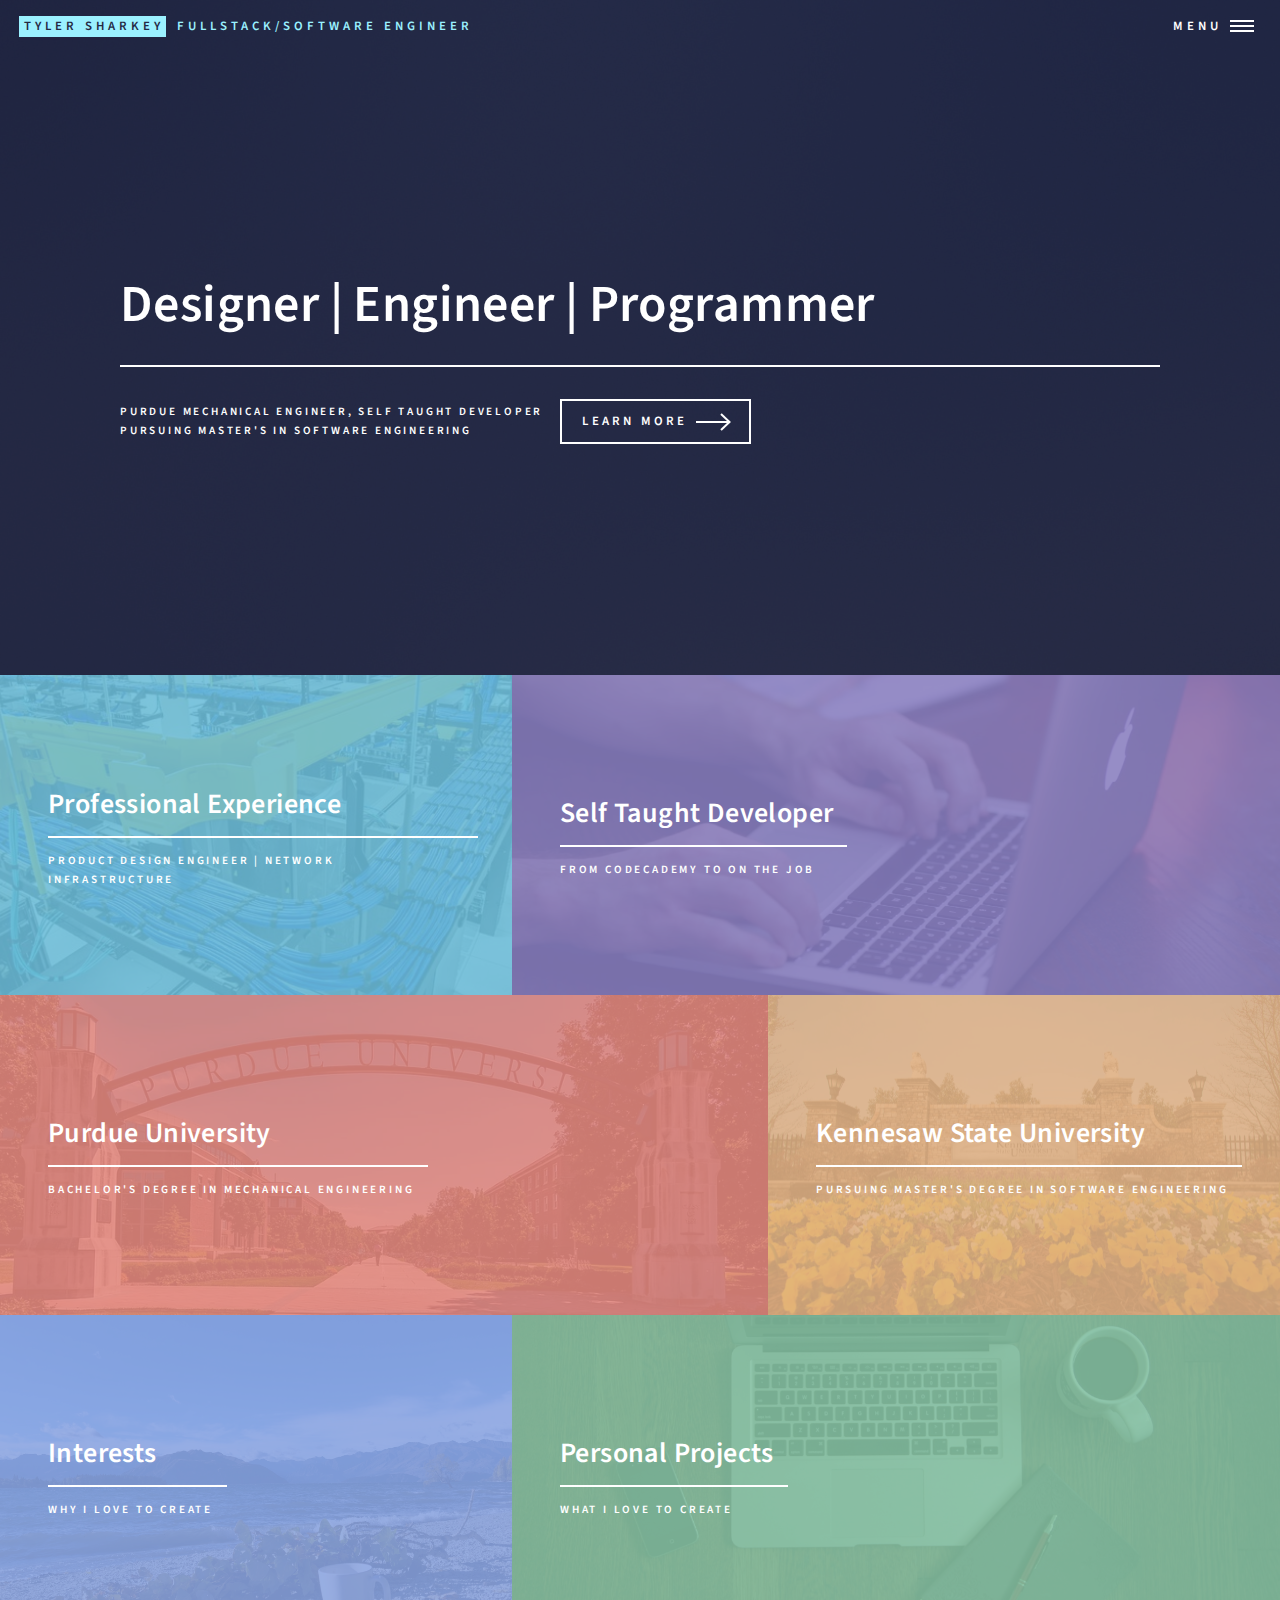
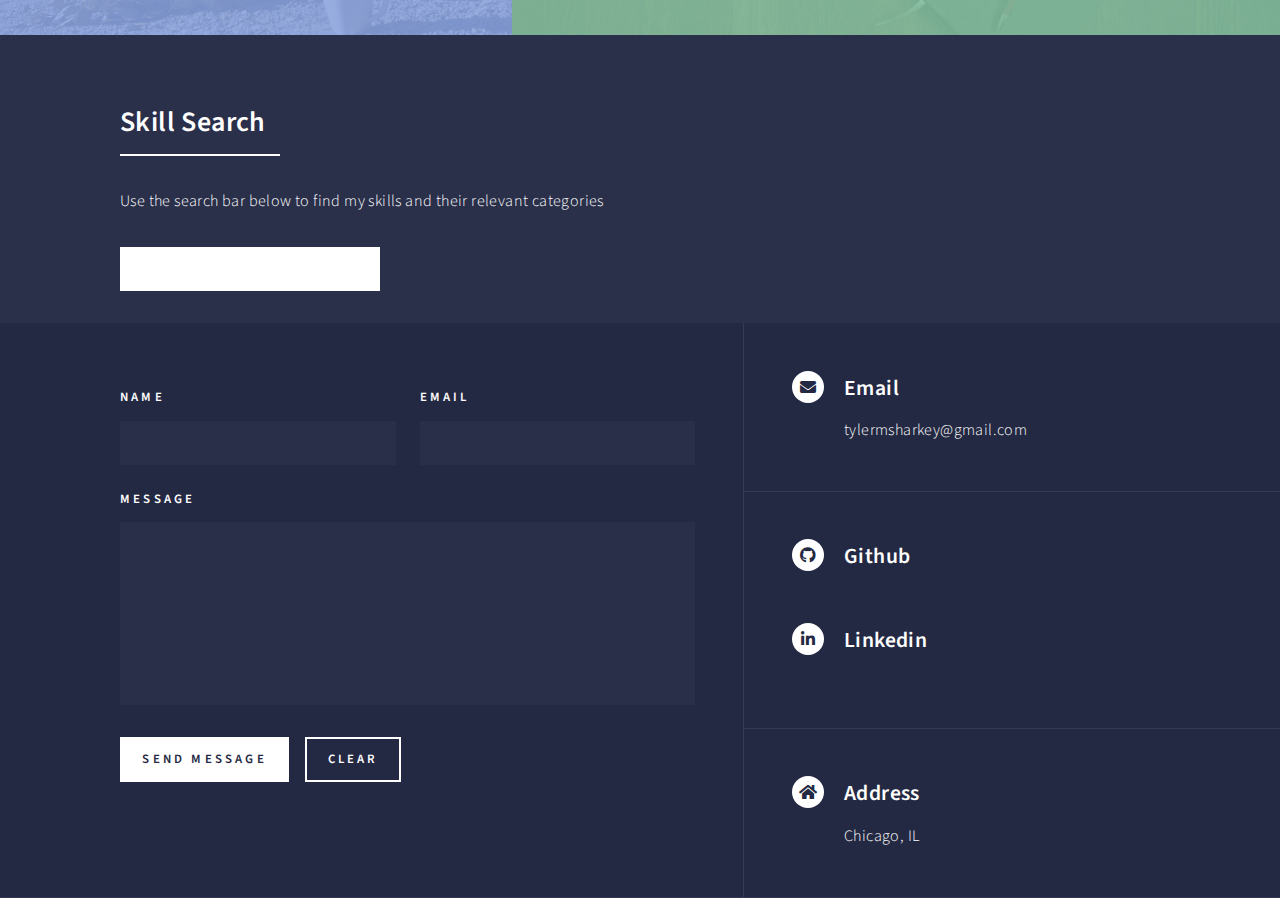
==== commit 33f8ac1a: "adjusted image padding" ====
--- a/index.html
+++ b/index.html
@@ -98,7 +98,7 @@
 					</span>
 					<header class="major">
 						<h3><a href="landing.html" class="link">Kennesaw State University</a></h3>
-						<p>Master's Degree in Software Engineering</p>
+						<p>Pursuing Master's Degree in Software Engineering</p>
 					</header>
 				</article>
 				<article>
@@ -106,7 +106,7 @@
 						<img src="images/nz.JPG" alt="" />
 					</span>
 					<header class="major">
-						<h3><a href="landing.html" class="link">Interests</a></h3>
+						<h3><a href="interests.html" class="link">Interests</a></h3>
 						<p>Why I Love to Create</p>
 					</header>
 				</article>
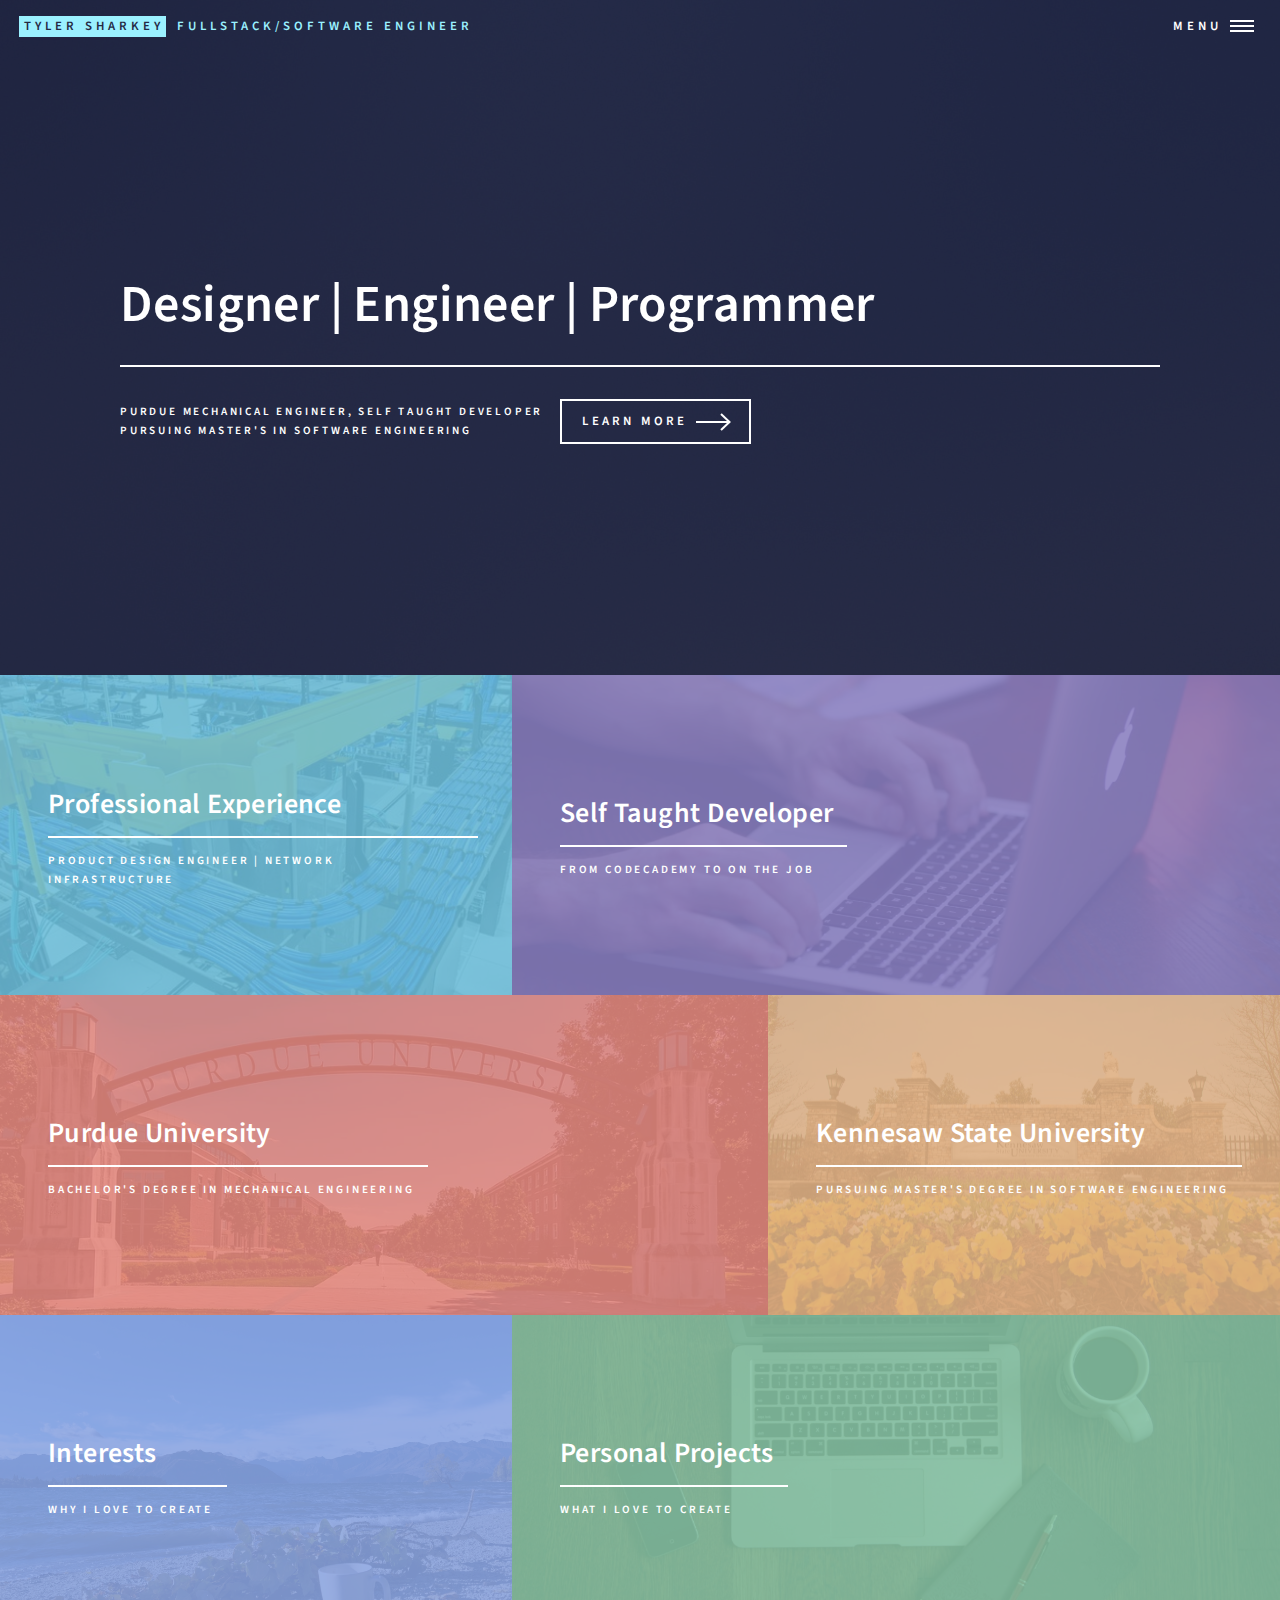
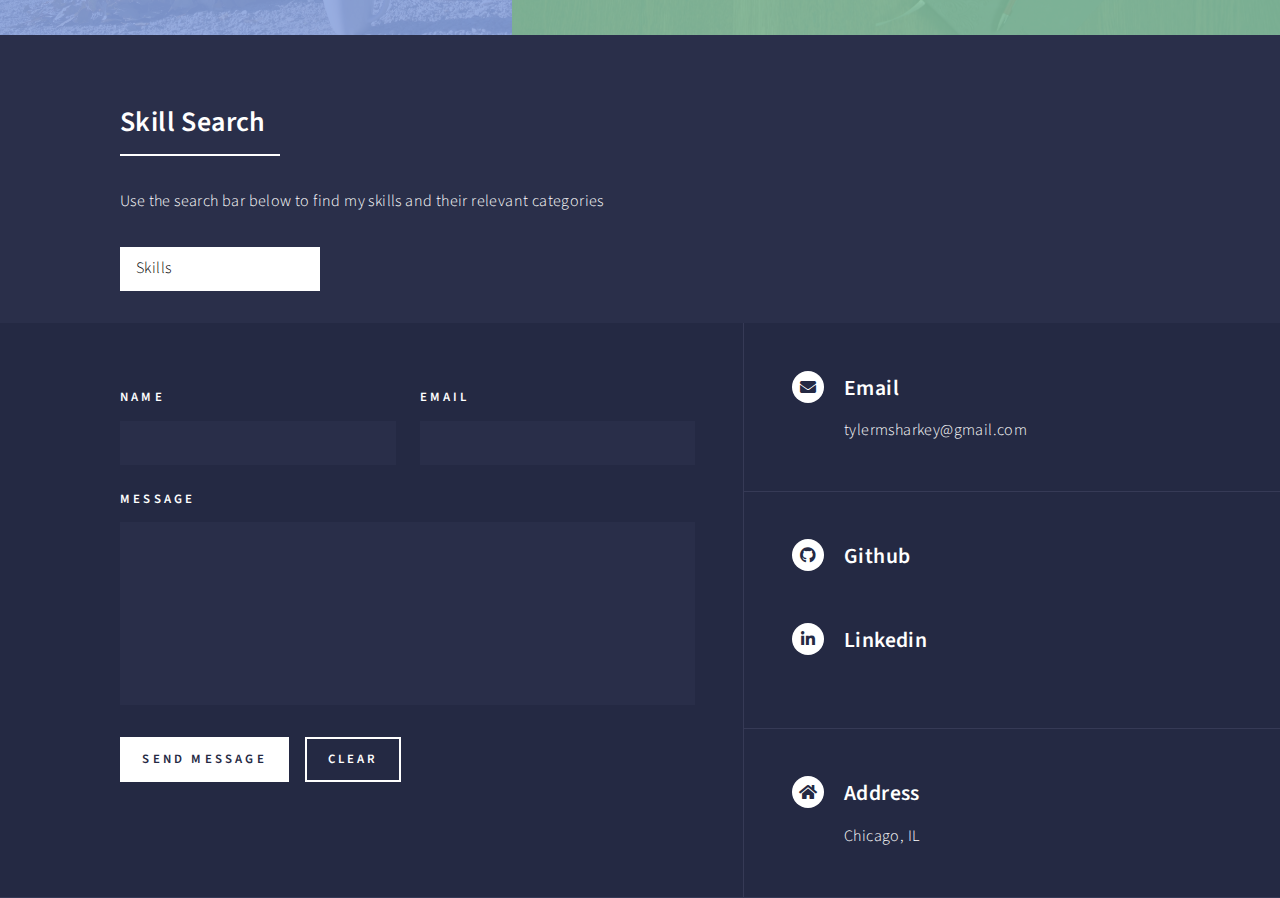
==== commit 48f56446: "testing skill search" ====
--- a/index.html
+++ b/index.html
@@ -8,6 +8,7 @@
 
 <head>
 	<title>Tyler Sharkey</title>
+	<link rel="shortcut icon" type="image/png" href="images/shark icon.png">
 	<meta charset="utf-8" />
 	<meta name="viewport" content="width=device-width, initial-scale=1, user-scalable=no" />
 	<link rel="stylesheet" href="assets/css/main.css" />
@@ -33,14 +34,13 @@
 		<!-- Menu -->
 		<nav id="menu">
 			<ul class="links">
-				<li><a href="index.html">Home</a></li>
-				<li><a href="landing.html">Landing</a></li>
-				<li><a href="generic.html">Generic</a></li>
-				<li><a href="elements.html">Elements</a></li>
-			</ul>
-			<ul class="actions stacked">
-				<li><a href="#" class="button primary fit">Get Started</a></li>
-				<li><a href="#" class="button fit">Log In</a></li>
+				<li><a href="index.html" class="button primary fit">Home</a></li>
+				<li><a href="professional.html">Professional Experience</a></li>
+				<li><a href="developer.html">Self Taught Developer</a></li>
+				<li><a href="purdue.html">Mechanical Engineer</a></li>
+				<li><a href="kennesaw.html">Software Engineer</a></li>
+				<li><a href="interests.html">Interests</a></li>
+				<li><a href="projects.html">Personal Projects</a></li>
 			</ul>
 		</nav>
 
@@ -70,7 +70,7 @@
 						<img src="images/cabling.jpg" alt="" />
 					</span>
 					<header class="major">
-						<h3><a href="landing.html" class="link">Professional Experience</a></h3>
+						<h3><a href="professional.html" class="link">Professional Experience</a></h3>
 						<p>Product Design Engineer | Network Infrastructure</p>
 					</header>
 				</article>
@@ -79,7 +79,7 @@
 						<img src="images/coding.jpg" alt="" />
 					</span>
 					<header class="major">
-						<h3><a href="landing.html" class="link">Self Taught Developer</a></h3>
+						<h3><a href="developer.html" class="link">Self Taught Developer</a></h3>
 						<p>From Codecademy to On the Job</p>
 					</header>
 				</article>
@@ -97,7 +97,7 @@
 						<img src="images/Kennesaw.jpeg" alt="" />
 					</span>
 					<header class="major">
-						<h3><a href="landing.html" class="link">Kennesaw State University</a></h3>
+						<h3><a href="kennesaw.html" class="link">Kennesaw State University</a></h3>
 						<p>Pursuing Master's Degree in Software Engineering</p>
 					</header>
 				</article>
@@ -115,7 +115,7 @@
 						<img src="images/projects.jpg" alt="" />
 					</span>
 					<header class="major">
-						<h3><a href="landing.html" class="link">Personal Projects</a></h3>
+						<h3><a href="projects.html" class="link">Personal Projects</a></h3>
 						<p>What I love to Create</p>
 					</header>
 				</article>
@@ -129,14 +129,13 @@
 					</header>
 					<p>Use the search bar below to find my skills and their relevant categories</p>
 					<div type="search">
-						<input type="search" list="skills" id="skill" name="skill">
-						<datalist id="skills">
-							<option value="C"></option>
-							<option value="Javascript"></option>
-							<option value="Python"></option>
-							<option value="Css"></option>
-							<option value="HTML"></option>
-						</datalist>
+							<select class="skills" onchange="this.options[this.selectedIndex].value && (window.location = this.options[this.selectedIndex].value);">
+							  <option>Skills</option>
+							  <option value="projects.html#Budgit">Volvo</option>
+							  <option value="saab">Saab</option>
+							  <option value="opel">Opel</option>
+							  <option value="audi">Audi</option>
+							</select>
 					</div>
 				</div>
 			</section>
@@ -147,7 +146,7 @@
 		<section id="contact">
 			<div class="inner">
 				<section>
-					<form method="post" action="#">
+					<form method="post" action="mailto:tylermsharkey@gmail.com">
 						<div class="fields">
 							<div class="field half">
 								<label for="name">Name</label>
@@ -163,7 +162,7 @@
 							</div>
 						</div>
 						<ul class="actions">
-							<li><input type="submit" value="Send Message" class="primary" /></li>
+							<li><input type="submit" value="Send Message" class="primary" onClick="Alert()"/></li>
 							<li><input type="reset" value="Clear" /></li>
 						</ul>
 					</form>
@@ -205,6 +204,12 @@
 		<script src="assets/js/breakpoints.min.js"></script>
 		<script src="assets/js/util.js"></script>
 		<script src="assets/js/main.js"></script>
+		<script>
+			function Alert() {
+				alert("Form submitted!");
+		}
+		</script>
+
 
 </body>
 
--- a/assets/css/main.css
+++ b/assets/css/main.css
@@ -39,6 +39,12 @@
 
 .no-highlight {
 	background: none;
+}
+
+.skills {
+	background: white;
+	width: 200px;
+	color: black;
 }
 
 ol, ul, li {
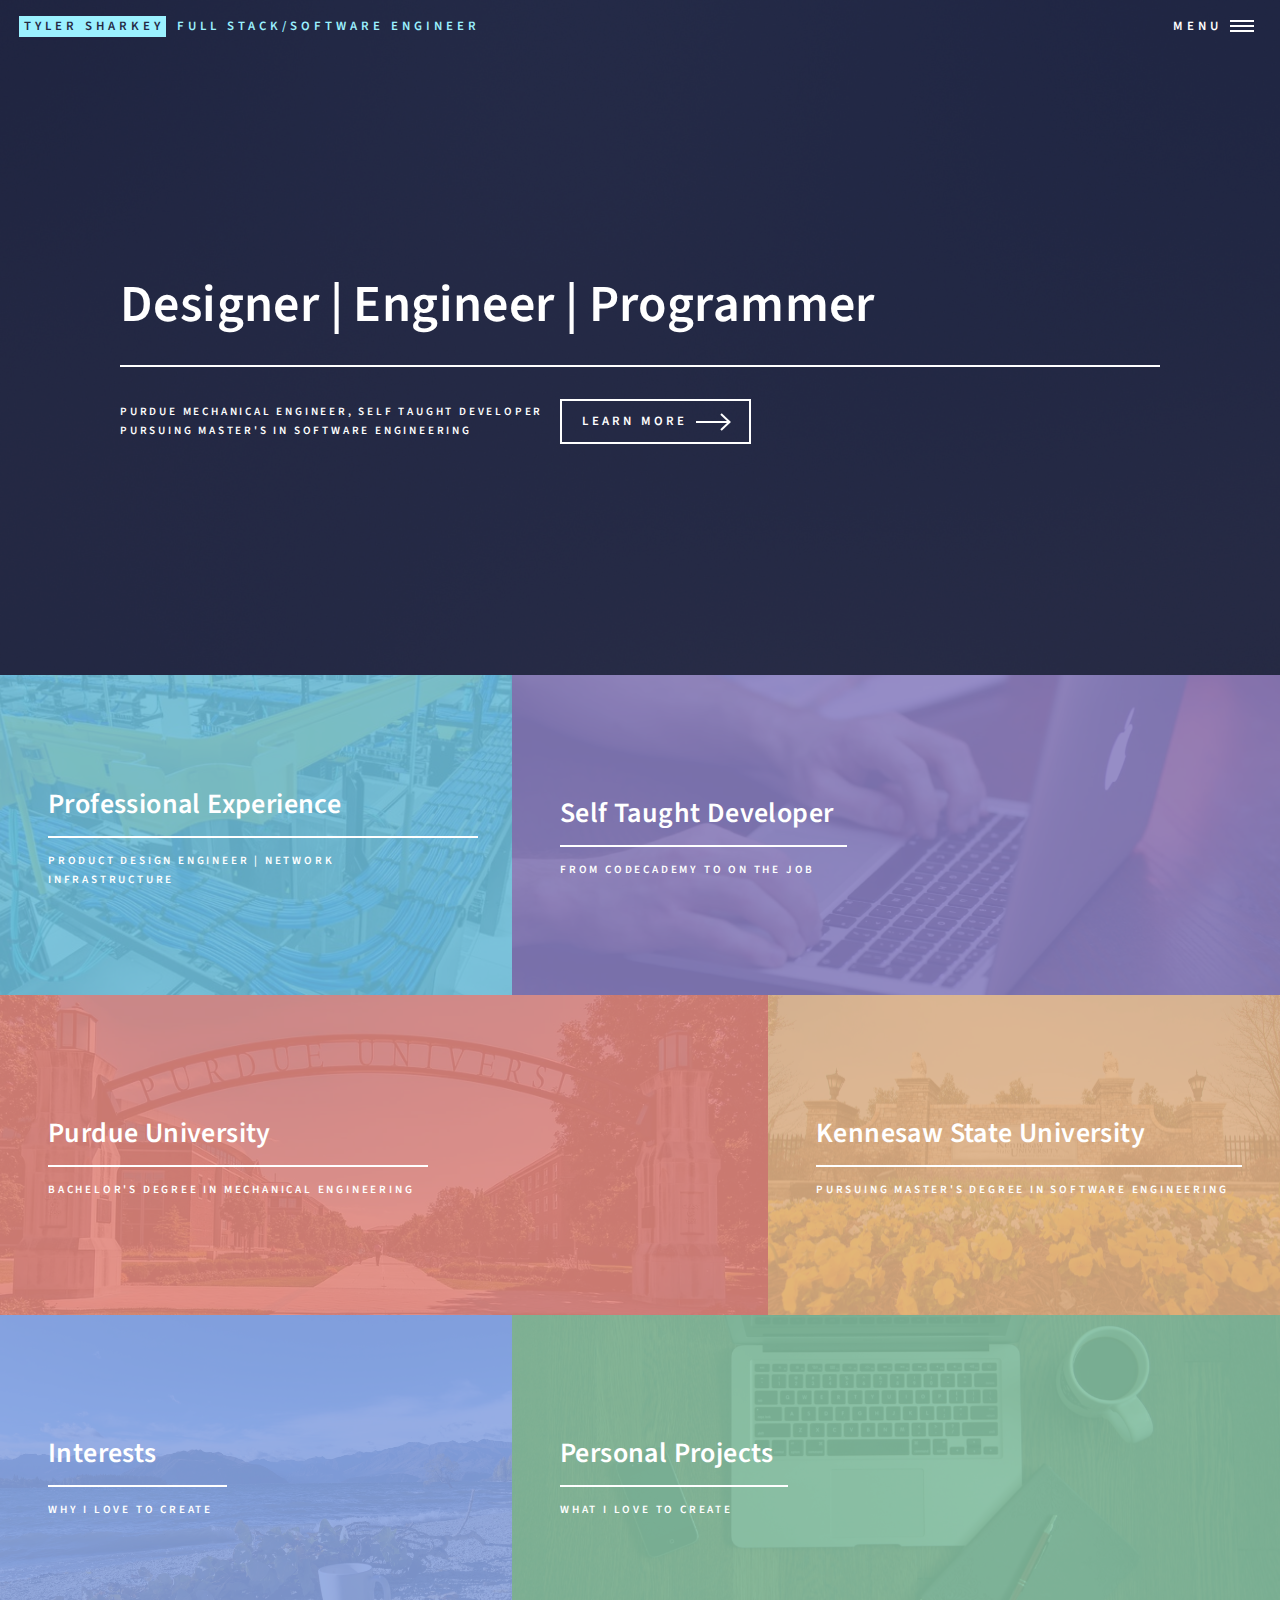
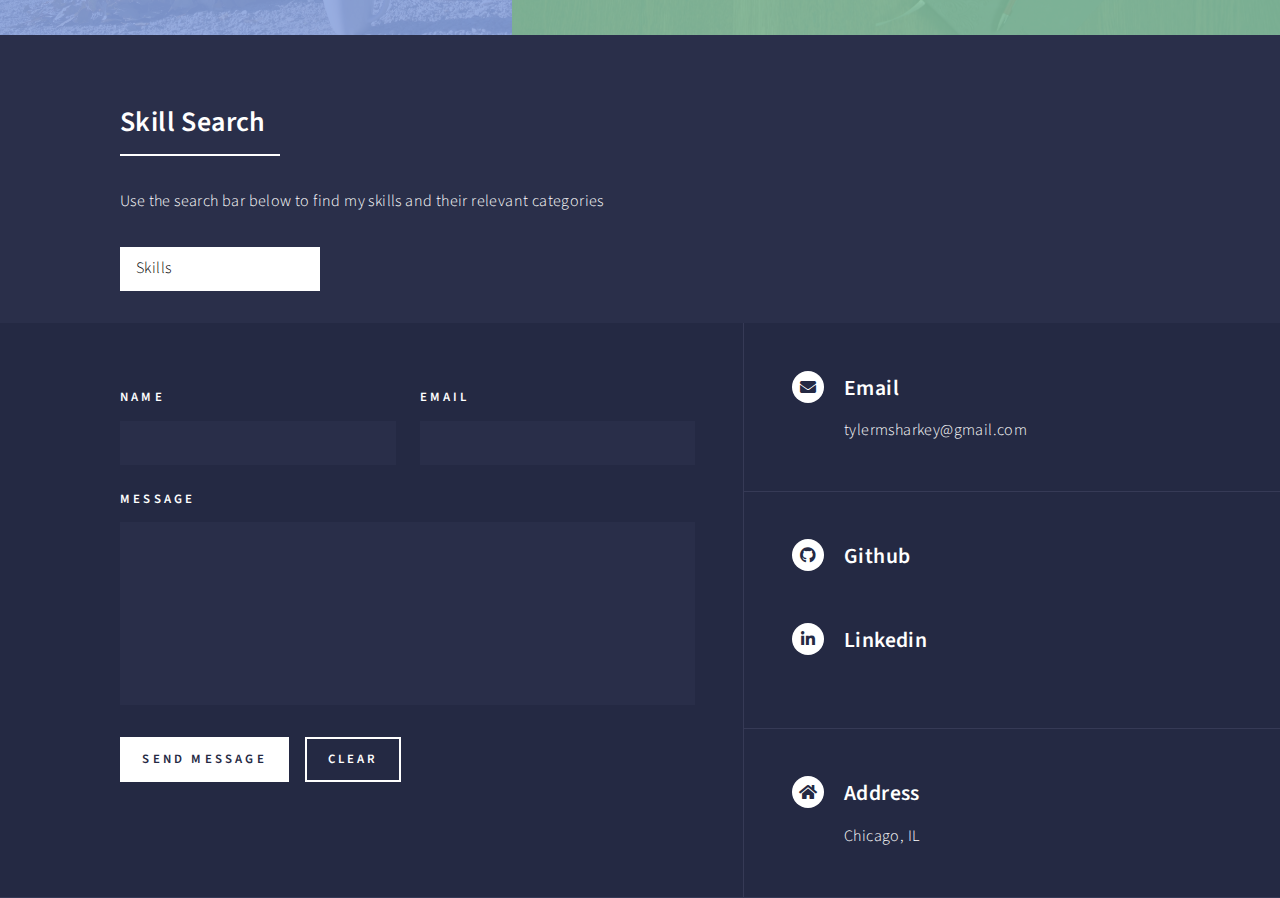
==== commit 1c96e53b: "fullstack to full stack" ====
--- a/index.html
+++ b/index.html
@@ -24,7 +24,7 @@
 
 		<!-- Header -->
 		<header id="header" class="alt">
-			<a href="index.html" class="logo"><strong>Tyler Sharkey</strong> <span>Fullstack/Software
+			<a href="index.html" class="logo"><strong>Tyler Sharkey</strong> <span>Full Stack/Software
 					Engineer</span></a>
 			<nav>
 				<a href="#menu">Menu</a>
@@ -131,10 +131,48 @@
 					<div type="search">
 							<select class="skills" onchange="this.options[this.selectedIndex].value && (window.location = this.options[this.selectedIndex].value);">
 							  <option>Skills</option>
-							  <option value="projects.html#Budgit">Volvo</option>
-							  <option value="saab">Saab</option>
-							  <option value="opel">Opel</option>
-							  <option value="audi">Audi</option>
+							  <option value="developer.html#Ravenous">HTML</option>
+							  <option value="developer.html#Jammming">CSS</option>
+							  <option value="developer.html#Ravenous">Javascript</option>
+							  <option value="kennesaw.html#Foundations">Java</option>
+							  <option value="developer.html#Jammming">Git</option> 
+							  <option value="developer.html#Jammming">React</option>
+							  <option value="developer.html#Ravenous">CI/CD</option>
+							  <option value="developer.html#Expresso">Back-End Development</option>
+							  <option value="developer.html#Ravenous">Front-End Development</option>
+							  <option value="developer.html#Expresso">sqlite3</option>
+							  <option value="developer.html#Expresso">Database</option>
+							  <option value="professional.html#Lifecycle">Test Driven Development</option>
+							  <option value="projects.html#Website">Bootstrap</option>
+							  <option value="developer.html#Ravenous">API</option>
+							  <option value="professional.html#Data">Excel Macros</option>
+							  <option value="professional.html#Data">Data Analysis</option>
+							  <option value="professional.html#Data">Simplification</option>
+							  <option value="professional.html#Lifecycle">Scrum</option>
+							  <option value="professional.html#Lifecycle">Project Management</option>
+							  <option value="professional.html#Lifecycle">Design</option>
+							  <option value="professional.html#Testing">Quality Assurance</option>
+							  <option value="professional.html#Testing">Scrum</option>
+							  <option value="developer.html#Jammming">Surge</option>
+							  <option value="developer.html#Jammming">Authentication</option>
+							  <option value="developer.html#Jammming">API Key</option>
+							  <option value="developer.html#Expresso">CRUD API</option>
+							  <option value="purdue.html#Sheepdog">Real Time Systems</option>
+							  <option value="purdue.html#Triangle">Simulation</option>
+							  <option value="purdue.html#Triangle">Prototyping</option>
+							  <option value="purdue.html#Volunteer">Teamwork</option>
+							  <option value="purdue.html#Volunteer">Leadership</option>
+							  <option value="purdue.html#Volunteer">Motivated</option>
+							  <option value="kennesaw.html#Foundations">Data Structures</option>
+							  <option value="kennesaw.html#Foundations">Object-Oriented Programming</option>
+							  <option value="kennesaw.html#Computer">Operating Systems</option>
+							  <option value="kennesaw.html#Computer">Memory Optimization</option>
+							  <option value="kennesaw.html#Computer">Computer Architecture</option>
+							  <option value="interests.html#Travel">Global Experiences</option>
+							  <option value="interests.html#Travel">Self Taught</option>
+							  <option value="interests.html#Sports">Time Management</option>
+							  <option value="interests.html#Volunteer">Service</option>
+
 							</select>
 					</div>
 				</div>
